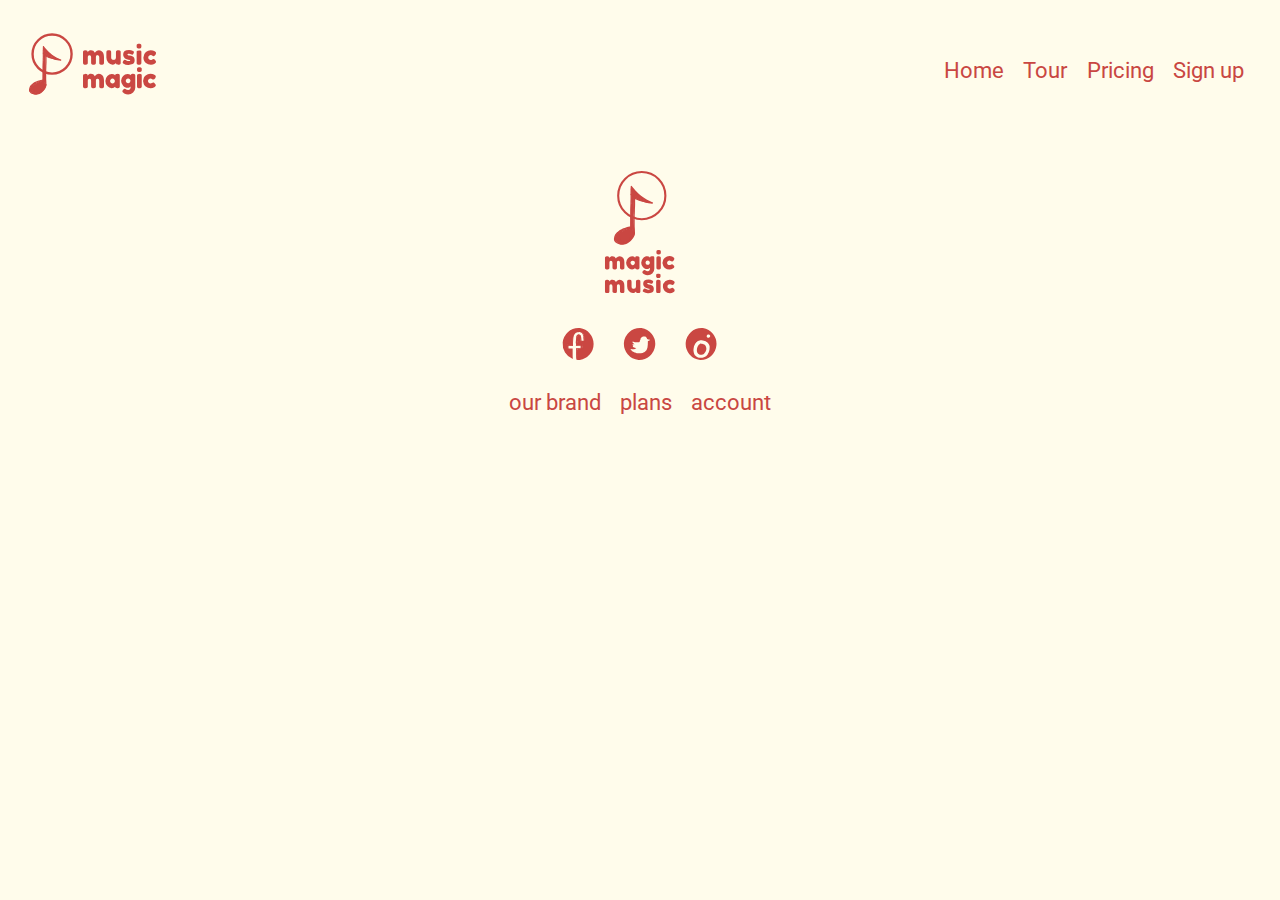
==== pricing.html @ ac1124e0 "Update the html" ====
<!DOCTYPE html>
<html lang="en-ca">
<head>
  <meta charset="utf-8">
  <title>Music Magic · Pricing</title>
  <meta name="viewport" content="width=device-width,initial-scale=1">
  <link href="css/modules.css" rel="stylesheet">
  <link href="css/grid.css" rel="stylesheet">
  <link href="css/type.css" rel="stylesheet">
  <link href="css/main.css" rel="stylesheet">
  <link href="https://fonts.googleapis.com/css?family=Fredoka+One|Roboto:400,400i" rel="stylesheet">
</head>
<body>

  <ul class="skip-links">
    <li><a href="#main">Jump to main content</a></li>
    <li><a href="#nav">Jump to navigation</a></li>
  </ul>

  <header class="masthead grid grid-middle gutter pad-b-1-2" role="banner">
    <h1 class="logo push-0 unit [ xs-1 s-1 m-1-2 l-1-2 ] pad-b-1-2">
      <i class="icon i-128 push-r-1-4">
        <img src="images/nav-logo-2.svg" role="presentation" alt="">
      </i>
    </h1>
    <nav class="nav unit [ xs-1 s-1 m-1-2 l-1-2 ] pad-t-1-2 pad-b-1-2" id="nav" role="navigation" tabindex="0">
      <ul class="list-group-inline mega push-0">
        <li><a class="home gutter-1-4" href="index.html" id="home" tabindex="0">Home</a></li>
        <li><a class="tour gutter-1-4" href="tour.html" id="tour" tabindex="0">Tour</a></li>
        <li><a class="pricing gutter-1-4" href="pricing.html" id="pricing" tabindex="0">Pricing</a></li>
        <li><a class="signup gutter-1-4" href="sign-up.html" id="signup" tabindex="0">Sign up</a></li>
      </ul>
    </nav>
  </header>

  <main role="main" id="main" tabindex="0">
    <section>
    </section>
  </main>

  <footer class="footer grid micro text-center island-1-2" role="contentinfo">
    <i class="icon i-128 unit [ xs-1 s-1 m-1 l-1 ]">
      <img src="images/footer-logo-1.svg" role="presentation" alt="">
    </i>
    <div class="unit [ xs-1 s-1 m-1 l-1 ] pad-t pad-b-1-2">
      <i class="icon i-32 gutter">
        <img src="images/facebook-icon.svg" role="presentation" alt="">
      </i>
      <i class="icon i-32 gutter">
        <img src="images/twitter-icon.svg" role="presentation" alt="">
      </i>
      <i class="icon i-32 gutter">
        <img src="images/instagram-icon.svg" role="presentation" alt="">
      </i>
    </div>
    <nav class="nav unit [ xs-1 s-1 m-1 l-1 ] pad-t-1-2 pad-b-1-2" id="nav" role="navigation" tabindex="0">
      <ul class="list-group-inline mega push-0 text-center">
        <li><a class="gutter-1-4" href="tour.html" id="brand" tabindex="0">our brand</a></li>
        <li><a class="gutter-1-4" href="pricing.html" id="plans" tabindex="0">plans</a></li>
        <li><a class="gutter-1-4" href="sign-up.html" id="account" tabindex="0">account</a></li>
      </ul>
    </nav>
  </footer>

</body>
</html>
---- css/modules.css ----
/*
 * Modulifier || Code released under the UNLICENSE
 * Code under other copyrights & licenses listed below.
 * https://modulifier.web-dev.tools/#responsive;images;list-group;embed;media-object;icons;hidden;positioning;nice-lists;forms;buttons;accessibility;print
 */

@-moz-viewport { width: device-width; scale: 1; }
@-ms-viewport { width: device-width; scale: 1; }
@-o-viewport { width: device-width; scale: 1; }
@-webkit-viewport { width: device-width; scale: 1; }
@viewport { width: device-width; scale: 1; }

html {
  box-sizing: border-box;
  -moz-text-size-adjust: 100%;
  -ms-text-size-adjust: 100%;
  -webkit-text-size-adjust: 100%;
  text-size-adjust: 100%;
}

*, *::before, *::after {
  box-sizing: inherit;
}

body {
  margin: 0;
}

article,
aside,
details,
figcaption,
figure,
footer,
header,
main,
menu,
nav,
section,
summary {
  display: block;
}

audio,
canvas,
progress,
video {
  display: inline-block;
  vertical-align: baseline;
}

template {
  display: none;
}

details {
  cursor: pointer;
}

audio:not([controls]) {
  display: none;
  height: 0;
}

a,
area,
button,
input,
label,
select,
textarea,
[tabindex] {
  -ms-touch-action: manipulation;
  touch-action: manipulation;
}

img {
  border: 0;
}

.img-flex,
.img-flex img {
  display: block;
  width: 100%;
}

svg {
  fill: currentColor;
}

svg:not(:root) {
  overflow: hidden;
}

svg.img-flex {
  width: 100%;
  height: 100%;
}

.image-replacement, .ir {
  overflow: hidden;
  direction: ltr;
  text-align: left;
  text-indent: 100%;
  white-space: nowrap;
}

.list-group, .list-group-inline, .list-group--inline {
  padding-left: 0;
  list-style-type: none;
}

.list-group > dd {
  margin-left: 0;
}

.list-group-inline::before,
.list-group-inline::after,
.list-group--inline::before,
.list-group--inline::after {
  content: "";
  display: table;
}

.list-group-inline::after,
.list-group--inline::after {
  clear: both;
}

.list-group-inline > li,
.list-group--inline > li {
  display: inline-block;
}

.list-group-inline > dt,
.list-group--inline > dt {
  clear: left;
  float: left;
  width: 11em;
}

.list-group-inline > dd,
.list-group--inline > dd {
  float: left;
  min-width: 12em;
}

.embed {
  margin-left: 0;
  margin-right: 0;
  overflow: hidden;
  position: relative;
  width: 100%;
}

.embed-1by1, .embed--1by1 {
  padding-top: 100%; /* Square */
}

.embed-4by3, .embed--4by3 {
  padding-top: 75%; /* Traditional TV/computer screens */
}

.embed-iso216, .embed--iso216 {
  padding-top: 70.92%; /* A-standard paper sizes */
}

.embed-3by2, .embed--3by2 {
  padding-top: 66.6%; /* Classic 35 mm film & most digital photos, landscape */
}

.embed-2by3, .embed--2by3 {
  padding-top: 150%; /* Classic 35 mm film & most digital photos, portrait */
}

.embed-golden, .embed--golden {
  padding-top: 61.8%; /* The Golden Ratio */
}

.embed-16by9, .embed--16by9 {
  padding-top: 56.25%; /* HD TV */
}

.embed-185by100, .embed--185by100 {
  padding-top: 54.05%; /* Common widescreen cinema */
}

.embed-24by10, .embed--24by10 {
  padding-top: 41.667%; /* Widescreen cinema: 2.4:1 */
}

.embed-3by1, .embed--3by1 {
  padding-top: 33.3333%; /* Panorama photos */
}

.embed-4by1, .embed--4by1 {
  padding-top: 25%; /* Polyvision */
}

.embed-5by1, .embed--5by1 {
  padding-top: 20%; /* Really wide... */
}

.embed-item, .embed__item {
  min-height: 100%;
  left: 0;
  position: absolute;
  top: 0;
  width: 100%;
}

.media {
  overflow: hidden;
}

.media-img, .media__img {
  float: left;
}

.media-img-reversed, .media__img--reversed {
  float: right;
}

.media-img-stacked, .media__img--stacked {
  float: none;
}

.media-body, .media__body {
  overflow: hidden;
  min-width: 12em; /* Slightly less than 200px, responsiveness built in */
}

.icon {
  display: inline-block;
  position: relative;
  background: transparent none no-repeat center center;
  background-size: contain;
  vertical-align: middle;
}

.i-16, .i--16 {
  height: 16px;
  width: 16px;
}

.i-18, .i--18 {
  height: 18px;
  width: 18px;
}

.i-20, .i--20 {
  height: 20px;
  width: 20px;
}

.i-24, .i--24 {
  height: 24px;
  width: 24px;
}

.i-32, .i--32 {
  height: 32px;
  width: 32px;
}

.i-48, .i--48 {
  height: 48px;
  width: 48px;
}

.i-64, .i--64 {
  height: 64px;
  width: 64px;
}

.i-96, .i--96 {
  height: 96px;
  width: 96px;
}

.i-128, .i--128 {
  height: 128px;
  width: 128px;
}

.i-192, .i--192 {
  height: 192px;
  width: 192px;
}

.i-256, .i--256 {
  height: 256px;
  width: 256px;
}

.icon img,
.icon svg {
  left: 0;
  height: 100%;
  position: absolute;
  top: 0;
  width: 100%;
  fill: currentColor;
}

.icon-label {
  vertical-align: middle;
}

.icon-link,
.icon-link:focus,
.icon-link:hover {
  text-decoration: none;
}

[hidden], .hidden {
  /* stylelint-disable declaration-no-important */
  display: none !important;
  visibility: hidden !important;
  /* stylelint-enable */
}

.visually-hidden {
  height: 1px;
  margin: -1px;
  overflow: hidden;
  padding: 0;
  position: absolute;
  width: 1px;
  border: 0;
  clip: rect(0 0 0 0);
  clip-path: inset(50%);
}

.visually-hidden.focusable:active, .visually-hidden.focusable:focus {
  height: auto;
  margin: 0;
  overflow: visible;
  position: static;
  width: auto;
  clip: auto;
  clip-path: none;
}

.invisible {
  visibility: hidden;
}

.chop,
.crop {
  overflow: hidden;
}

.truncate {
  max-width: 100%;
  overflow: hidden;
  width: 100%;
  text-overflow: ellipsis;
  white-space: nowrap;
}

.scrollable {
  max-width: 100%;
  overflow-x: auto;
  overflow-y: hidden;
  -webkit-overflow-scrolling: touch;
}

.flex-row {
  display: -webkit-flex;
  display: -ms-flexbox;
  display: flex;
}

.flex-justify {
  -webkit-justify-content: space-between;
  -ms-flex-pack: space-between;
  justify-content: space-between;
}

.flex-align-center {
  -webkit-align-items: center;
  -ms-flex-align: center;
  align-items: center;
}

.center-text,
.center-flow {
  text-align: center;
}

.center-block {
  margin-left: auto;
  margin-right: auto;
}

.no-auto-margins,
.not-centered {
  /* stylelint-disable declaration-no-important */
  margin-left: 0 !important;
  margin-right: 0 !important;
  /* stylelint-enable */
}

.center-content,
.center-content-vertical,
.center-contents,
.center-contents-vertical {
  display: -webkit-flex;
  display: -ms-flexbox;
  display: flex;
  -webkit-justify-content: center;
  -ms-flex-pack: center;
  justify-content: center;
  -webkit-align-items: center;
  -ms-flex-align: center;
  align-items: center;
  -webkit-align-content: center;
  -ms-flex-line-pack: center;
  align-content: center;
  -webkit-flex-direction: column wrap;
  -ms-flex-direction: column wrap;
  flex-flow: column wrap;
}

.center-content-start,
.center-content-vertical-start,
.center-contents-start,
.center-contents-vertical-start {
  display: -webkit-flex;
  display: -ms-flexbox;
  display: flex;
  -webkit-justify-content: center;
  -ms-flex-pack: center;
  justify-content: center;
  -webkit-flex-direction: column wrap;
  -ms-flex-direction: column wrap;
  flex-flow: column wrap;
}

.center-content-horizontal,
.center-contents-horizontal {
  display: -webkit-flex;
  display: -ms-flexbox;
  display: flex;
  -webkit-justify-content: center;
  -ms-flex-pack: center;
  justify-content: center;
  -webkit-align-items: center;
  -ms-flex-align: center;
  align-items: center;
  -webkit-align-content: center;
  -ms-flex-line-pack: center;
  align-content: center;
  -webkit-flex-direction: row wrap;
  -ms-flex-direction: row wrap;
  flex-flow: row wrap;
}

.clearfix::after {
  content: " ";
  display: block;
  clear: both;
}

.left {
  float: left;
}

.right {
  float: right;
}

.inline {
  display: inline;
}

.block {
  display: block;
}

.inline-block, .ib {
  display: inline-block;
}

.valign-top {
  vertical-align: top;
}

.valign-bottom {
  vertical-align: bottom;
}

.valign-middle {
  vertical-align: middle;
}

.fixed {
  position: fixed;
}

.relative {
  position: relative;
}

[class*="pin-"],
.absolute {
  position: absolute;
}

.static {
  position: static;
}

.zindex-1 {
  z-index: 1;
}

.zindex-2 {
  z-index: 2;
}

.zindex-3 {
  z-index: 3;
}

.zindex-1000 {
  z-index: 1000;
}

.pin-top-left,
.pin-left-top,
.pin-tl,
.pin-lt {
  top: 0;
  left: 0;
}

.pin-top-right,
.pin-right-top,
.pin-tr,
.pin-rt {
  top: 0;
  right: 0;
}

.pin-bottom-left,
.pin-left-bottom,
.pin-bl,
.pin-lb {
  bottom: 0;
  left: 0;
}

.pin-bottom-right,
.pin-right-bottom,
.pin-br,
.pin-rb {
  bottom: 0;
  right: 0;
}

.pin-top-center,
.pin-center-top,
.pin-tc,
.pin-ct {
  left: 50%;
  top: 0;
  transform: translateX(-50%);
}

.pin-bottom-center,
.pin-center-bottom,
.pin-bc,
.pin-cb {
  bottom: 0;
  left: 50%;
  transform: translateX(-50%);
}

.pin-center-left,
.pin-left-center,
.pin-cl,
.pin-lc {
  left: 0;
  top: 50%;
  transform: translateY(-50%);
}

.pin-center-right,
.pin-right-center,
.pin-cr,
.pin-rc {
  right: 0;
  top: 50%;
  transform: translateY(-50%);
}

.pin-center, .pin-c {
  left: 50%;
  top: 50%;
  transform: translate(-50%, -50%);
}

.width-quarter, .w-1-4 {
  width: 25%;
}

.width-half, .w-1-2 {
  width: 50%;
}

.width-full, .w-1 {
  width: 100%;
}

.height-quarter, .h-1-4 {
  height: 25%;
}

.height-half, .h-1-2 {
  height: 50%;
}

.height-full, .h-1 {
  height: 100%;
}

.height-win-quarter, .h-w-1-4 {
  height: 25vh;
  max-height: 46em;
}

.height-win-half, .h-w-1-2 {
  height: 50vh;
  max-height: 46em;
}

.height-win-full, .h-w-1 {
  height: 100vh;
  max-height: 46em;
}

ul {
  list-style-type: none;
}

ul > li::before {
  content: "·";
  float: left;
  margin-left: -1.6em;
  width: 1.3em;
  text-align: right;
}

ol {
  counter-reset: ol-simple-numbers;
  list-style-type: none;
}

ol > li::before {
  float: left;
  margin-left: -1.6em;
  width: 1.3em;
  counter-increment: ol-simple-numbers;
  content: counter(ol-simple-numbers);
  text-align: right;
}

.list-group > li::before,
.list-group-inline > li::before,
.list-group--inline > li::before {
  content: none;
}

/* stylelint-disable no-descending-specificity */

/*
 * (c) Nicolas Gallagher and Jonathan Neal of Normalize.css || MIT License
 *     https://necolas.github.io/normalize.css/
 */

button,
input,
optgroup,
select,
textarea {
  color: inherit;
  font: inherit;
  margin: 0;
}

button,
input {
  overflow: visible;
}

button,
select {
  text-transform: none;
}

button,
html [type="button"],
[type="reset"],
[type="submit"] {
  -webkit-appearance: button;
  cursor: pointer;
}

button[disabled],
html input[disabled] {
  cursor: default;
}

button::-moz-focus-inner,
input::-moz-focus-inner {
  border: 0;
  padding: 0;
}

[type="checkbox"],
[type="radio"] {
  opacity: 0;
  position: absolute;
  height: 1px;
  width: 1px;
}

[type="number"]::-webkit-inner-spin-button,
[type="number"]::-webkit-outer-spin-button {
  height: auto;
}

[type="search"]::-webkit-search-cancel-button,
[type="search"]::-webkit-search-decoration {
  -webkit-appearance: none;
}

fieldset {
  padding-left: 0;
  padding-right: 0;

  border: 0;
  border-top: 2px solid #666;
}

legend {
  color: inherit;
  display: table;
  max-width: 100%;
  padding: 0 .3em 0 0;
  white-space: normal;

  border: 0;

  font-weight: bold;
}

optgroup {
  font-weight: bold;
}

::-webkit-input-placeholder {
  color: inherit;
  opacity: .54;
}

::-webkit-file-upload-button {
  -webkit-appearance: button;
  font: inherit;
}

/* End Normalize.css code */

label,
.label-block {
  display: block;
  cursor: pointer;
}

[type="checkbox"] + label,
[type="radio"] + label,
.label-inline {
  display: inline-block;
}

input:not([type]),
[type="text"],
[type="number"],
[type="search"],
[type="url"],
[type="email"],
[type="password"],
[type="tel"],
[type="datetime-local"],
[type="month"],
[type="week"],
[type="date"],
[type="time"],
[type="range"],
select,
textarea {
  -moz-appearance: none;
  -webkit-appearance: none;
  appearance: none;
}

input,
textarea {
  display: block;
  width: 100%;

  background-color: #fff;
  border: 2px solid #666;
  border-radius: 0;
}

label {
  vertical-align: middle;
}

textarea {
  max-width: 100%;
  min-height: 4em;
  overflow: auto;
}

[type="color"] {
  display: inline-block;
  width: 2em;
}

select {
  display: block;
  width: 100%;

  background-image: url("data:image/svg+xml,%3Csvg xmlns='http://www.w3.org/2000/svg' width='256' height='256' viewBox='0 0 256 256'%3E%3Cpath fill='none' stroke='%23000' stroke-miterlimit='10' stroke-width='70' d='M36.3 82.1l91.9 91.8 91.5-91.8'/%3E%3C/svg%3E");
  background-repeat: no-repeat;
  background-position: calc(100% - .4em) center;
  background-size: 18px auto;
  background-color: #fff;
  border: 2px solid #666;
  border-radius: 0;
}

[type="checkbox"] + label::before {
  content: " ";
  display: inline-block;
  height: 1.8em;
  margin-right: .3em;
  position: relative;
  vertical-align: middle;
  top: -.1em;
  width: 1.8em;

  background-color: #fff;
  background-size: cover;
  border: 2px solid #666;

  line-height: inherit;
}

[type="checkbox"]:checked + label::before {
  background-image: url("data:image/svg+xml,%3Csvg xmlns='http://www.w3.org/2000/svg' width='256' height='256' viewBox='0 0 256 256'%3E%3Cpath fill='none' stroke='%23000' stroke-miterlimit='10' stroke-width='50' d='M49.9 130.1l50.8 50.7L206.1 75.2'/%3E%3C/svg%3E");
}

[type="checkbox"]:focus + label::before {
  outline: 3px solid #000;
  z-index: 1000;
}

[type="radio"] + label::before {
  content: " ";
  display: inline-block;
  height: 1.8em;
  margin-right: .3em;
  position: relative;
  vertical-align: middle;
  top: -.1em;
  width: 1.8em;

  background-color: #fff;
  background-size: cover;
  border: 2px solid #666;
  border-radius: 50%;

  line-height: inherit;
}

[type="radio"]:checked + label::before {
  background-image: url("data:image/svg+xml,%3Csvg xmlns='http://www.w3.org/2000/svg' width='256' height='256' viewBox='0 0 256 256'%3E%3Ccircle cx='128' cy='128' r='70.4'/%3E%3C/svg%3E");
}

[type="radio"]:focus + label::before,
[type="radio"] + label:focus::before {
  box-shadow: 0 0 0 3px #000;
  z-index: 1000;
}

[type="range"] {
  border: 0;
  background-color: #fff;
}

[type="range"]::-webkit-slider-runnable-track {
  height: 6px;

  -webkit-appearance: none;
  appearance: none;
  background-color: #ccc;
  border: 0;
  border-radius: 3px;
}

[type="range"]:active::-webkit-slider-runnable-track {
  background-color: #ccc;
}

[type="range"]::-moz-range-track {
  height: 6px;

  -moz-appearance: none;
  appearance: none;
  background-color: #ccc;
  border: 0;
  border-radius: 3px;
}

[type="range"]:active::-moz-range-track {
  background-color: #ccc;
}

[type="range"]::-ms-track {
  height: 6px;

  -ms-appearance: none;
  appearance: none;
  background-color: #ccc;
  border: 0;
  border-radius: 3px;
}

[type="range"]:active::-ms-track {
  background-color: #ccc;
}

[type="range"]::-webkit-slider-thumb {
  margin-top: -4px;
  height: 16px;
  width: 16px;

  -webkit-appearance: none;
  appearance: none;
  background-color: #000;
  border: none;
  border-radius: 50%;
}

[type="range"]:hover::-webkit-slider-thumb {
  background-color: #000;
}

[type="range"]:active::-webkit-slider-thumb {
  background-color: #000;
}

[type="range"]::-moz-range-thumb {
  margin-top: -4px;
  height: 16px;
  width: 16px;

  -webkit-appearance: none;
  appearance: none;
  background-color: #000;
  border: none;
  border-radius: 50%;
}

[type="range"]:hover::-moz-range-thumb {
  background-color: #000;
}

[type="range"]:active::-moz-range-thumb {
  background-color: #000;
}

[type="range"]::-ms-thumb {
  margin-top: -4px;
  height: 16px;
  width: 16px;

  -webkit-appearance: none;
  appearance: none;
  background-color: #000;
  border: none;
  border-radius: 50%;
}

[type="range"]:hover::-ms-thumb {
  background-color: #000;
}

[type="range"]:active::-ms-thumb {
  background-color: #000;
}

[type="checkbox"].hide-custom-input + label::before,
[type="checkbox"] + .hide-custom-input::before,
[type="radio"].hide-custom-input + label::before,
[type="radio"] + .hide-custom-input::before {
  content: none;
  display: none;
}

/* stylelint-enable */

.link-box {
  display: block;
  text-decoration: none;
}

/* stylelint-disable no-descending-specificity */

button,
.btn {
  cursor: pointer;
  display: inline-block;
  margin: 0;
  overflow: visible;
  padding: .375em .75em .42em;
  -webkit-appearance: none;
  -moz-appearance: none;
  appearance: none;
  background-color: #333;
  border-radius: 4px;
  border: 3px solid #333;
  color: #fff;
  font: inherit;
  text-decoration: none;
  text-transform: none;
}

button::-moz-focus-inner {
  border: 0;
  padding: 0;
}

/* stylelint-enable */

button:focus,
button:hover,
.btn:focus,
.btn:hover {
  background-color: #000;
  border-color: #000;
  color: #fff;
}

button[disabled] {
  cursor: default;
}

.btn-light, .btn--light {
  background-color: #e2e2e2;
  border-color: #e2e2e2;
  color: #000;
}

.btn-light:focus,
.btn-light:hover,
.btn--light:focus,
.btn--light:hover {
  background-color: #666;
  border-color: #666;
  color: #fff;
}

.btn-ghost,
.btn--ghost {
  background-color: transparent;
  border-color: #333;
  color: #000;
}

.btn-ghost:focus,
.btn-ghost:hover,
.btn--ghost:focus,
.btn--ghost:hover {
  background-color: #e2e2e2;
  border-color: #000;
  color: #000;
}

.btn-link {
  display: inline;
  padding: 0;
  background-color: transparent;
  border-radius: 0;
  border: 0;
  color: inherit;
}

.btn-link:focus,
.btn-link:hover {
  background-color: transparent;
  color: inherit;
}

a:hover, a:active {
  outline: none;
}

a:focus,
[tabindex="0"]:focus,
details:focus,
summary:focus,
input:focus,
textarea:focus,
button:focus,
select:focus {
  outline: 3px solid #000;
  outline-offset: 0;
}

a:focus, [tabindex="0"]:focus {
  outline-offset: 3px;
}

.skip-links {
  margin: 0;
  padding: 0;
  list-style-type: none;
}

.skip-links > li::before {
  content: none; /* Remove the bullets if nice lists is selected */
}

.skip-links a,
.skip-links button {
  padding: .5em .75em;
  position: absolute;
  top: -10em;
  z-index: 10000; /* To make sure they're always on top */
  background-color: #000;
  border: 0;
  color: #fff;
  font-size: 1.125rem;
  font-weight: bold;
  text-decoration: none;
}

.skip-links a:focus,
.skip-links button:focus {
  outline-offset: 3px;
  top: 0;
}

[aria-busy="true"] {
  cursor: progress;
}

[aria-controls] {
  cursor: pointer;
}

[aria-disabled] {
  cursor: default;
}

.print-only {
  display: none;
  visibility: hidden;
}

.page-break-before {
  page-break-before: always;
}

.page-break-after {
  page-break-after: always;
}

.no-page-break-inside {
  page-break-inside: avoid;
}

@media print {

  /* stylelint-disable declaration-no-important */

  .no-print {
    display: none !important;
    visibility: hidden !important;
  }

  .print-only,
  .force-print {
    display: block !important;
    visibility: visible !important;
  }

  /* stylelint-enable */

  .visually-hidden.force-print {
    height: auto;
    margin: 0;
    overflow: visible;
    padding: 0;
    position: static;
    width: auto;
    border: 0;
    clip: initial;
    clip-path: none;
  }

  /*
   * (c) Fabien Sa || MIT License
   *     http://bafs.github.io/Gutenberg/
   */

  table,
  blockquote,
  pre,
  code,
  figure,
  li,
  hr,
  ul,
  ol,
  a,
  tr {
    page-break-inside: avoid;
  }

  h1, h2, h3, h4, h5, h6, p, a {
    orphans: 3;
    widows: 3;
  }

  h1,
  h2,
  h3,
  h4,
  h5,
  h6 {
    page-break-after: avoid;
    page-break-inside: avoid;
  }

  h1 + p,
  h2 + p,
  h3 + p,
  h4 + p,
  h5 + p,
  h6 + p {
    page-break-before: avoid;
  }

  img {
    page-break-after: auto;
    page-break-before: auto;
    page-break-inside: avoid;
  }

  /* stylelint-disable declaration-no-important */

  pre {
    white-space: pre-wrap !important;
    word-wrap: break-word;
  }

  /* stylelint-enable */

  /* End Gutenberg code */

  /*
   * (c) HTML5 Boilerplate || MIT License
   *     https://html5boilerplate.com/
   */

  /* stylelint-disable declaration-no-important */

  *, *::before, *::after, *::first-letter, *::first-line {
    background: none transparent !important;
    color: #000 !important;
    box-shadow: none !important;
    text-shadow: none !important;
  }

  /* stylelint-enable */

  a, a:visited {
    text-decoration: underline;
  }

  a[href]::after {
    content: " (" attr(href) ")";
  }

  abbr[title]::after {
    content: " (" attr(title) ")";
  }

  a[href^="#"]::after,
  a[href^="javascript:"]::after,
  a.no-print-href::after,
  a.href-no-print::after {
    content: "";
  }

  thead {
    display: table-header-group;
  }

  /* End HTML5 Boilerplate code */

}
---- css/grid.css ----
/*
  Gridifier || Code released under the UNLICENSE
  https://gridifier.web-dev.tools/#xs,4,0,0,0;s,4,25,0,0;m,4,38,1,1;l,4,60,1,1
*/

.grid {
  margin: 0;
  padding: 0;
  letter-spacing: -.31em;
  text-rendering: optimizeSpeed;
  display: -webkit-flex;
  display: -ms-flexbox;
  display: flex;
  -webkit-flex-flow: row wrap;
  -ms-flex-flow: row wrap;
  flex-flow: row wrap;
}

.grid-bottom {
  -webkit-align-items: flex-end;
  -ms-align-items: flex-end;
  align-items: flex-end;
}

.grid-middle {
  -webkit-align-items: center;
  -ms-align-items: center;
  align-items: center;
}

.grid-stretch {
  -webkit-align-items: stretch;
  -ms-align-items: stretch;
  align-items: stretch;
}

.opera-only :-o-prefocus,
.grid {
  word-spacing: -.43em;
}

.unit {
  letter-spacing: normal;
  text-rendering: auto;
  vertical-align: top;
  word-spacing: normal;
  display: inline-block;
  visibility: visible;
}

.grid-bottom .unit {
  vertical-align: bottom;
}

.grid-middle .unit {
  vertical-align: middle;
}

[class*="unit-push-"],
[class*="unit-pull-"] {
  position: relative;
}

.unit-content-distribute {
  display: -ms-flexbox;
  display: -webkit-flex;
  display: flex;
  -ms-flex-direction: column;
  -webkit-flex-direction: column;
  flex-direction: column;
  -ms-flex-pack: justify;
  -webkit-justify-content: space-between;
  justify-content: space-between;
}

.unit-content-center,
.unit-content-center-vertical {
  display: -webkit-flex;
  display: -ms-flexbox;
  display: flex;
  -webkit-justify-content: center;
  -ms-flex-pack: center;
  justify-content: center;
  -webkit-align-items: center;
  -ms-flex-align: center;
  align-items: center;
  -webkit-align-content: center;
  -ms-flex-line-pack: center;
  align-content: center;
  -webkit-flex-direction: column wrap;
  -ms-flex-direction: column wrap;
  flex-flow: column wrap;
}

.unit-content-center-horizontal {
  display: -webkit-flex;
  display: -ms-flexbox;
  display: flex;
  -webkit-justify-content: center;
  -ms-flex-pack: center;
  justify-content: center;
  -webkit-align-items: center;
  -ms-flex-align: center;
  align-items: center;
  -webkit-align-content: center;
  -ms-flex-line-pack: center;
  align-content: center;
  -webkit-flex-direction: row wrap;
  -ms-flex-direction: row wrap;
  flex-flow: row wrap;
}

.content-fill,
.content-stretch {
  -ms-flex-grow: 2;
  -webkit-flex-grow: 2;
  flex-grow: 2;
  max-width: 100%; /* @bugfix: IE 10, 11 */
}

.content-shrink {
  -ms-align-self: center;
  -webkit-align-self: center;
  align-self: center;
}

.unit-xs-hidden,
.xs-0 {
  display: none;
  visibility: hidden;
}

.unit-xs-centered {
  margin: 0 auto;
}

.unit-xs-1,
.xs-1 {
  display: block;
  visibility: visible;
  width: 100%;
}

.unit-xs-1-2,
.xs-1-2 {
  width: 50%;
}

.unit-xs-1-3,
.xs-1-3 {
  width: 33.3333%;
}

.unit-xs-2-3,
.xs-2-3 {
  width: 66.6667%;
}

.unit-xs-1-4,
.xs-1-4 {
  width: 25%;
}

.unit-xs-3-4,
.xs-3-4 {
  width: 75%;
}

.unit-xs-1-2,
.xs-1-2,
.unit-xs-1-3,
.xs-1-3,
.unit-xs-2-3,
.xs-2-3,
.unit-xs-1-4,
.xs-1-4,
.unit-xs-3-4,
.xs-3-4 {
  display: inline-block;
  visibility: visible;
}

.unit-xs-1-2[class*="-content-"],
.xs-1-2[class*="-content-"],
.unit-xs-1-3[class*="-content-"],
.xs-1-3[class*="-content-"],
.unit-xs-2-3[class*="-content-"],
.xs-2-3[class*="-content-"],
.unit-xs-1-4[class*="-content-"],
.xs-1-4[class*="-content-"],
.unit-xs-3-4[class*="-content-"],
.xs-3-4[class*="-content-"] {
  display: -webkit-flex;
  display: -ms-flexbox;
  display: flex;
}

.unit-xs-content-distribute,
.xs-content-distribute {
  display: -ms-flexbox;
  display: -webkit-flex;
  display: flex;
  -ms-flex-direction: column;
  -webkit-flex-direction: column;
  flex-direction: column;
  -ms-flex-pack: justify;
  -webkit-justify-content: space-between;
  justify-content: space-between;
}

.unit-xs-content-center,
.unit-xs-content-center-vertical {
  display: -webkit-flex;
  display: -ms-flexbox;
  display: flex;
  -webkit-justify-content: center;
  -ms-flex-pack: center;
  justify-content: center;
  -webkit-align-items: center;
  -ms-flex-align: center;
  align-items: center;
  -webkit-align-content: center;
  -ms-flex-line-pack: center;
  align-content: center;
  -webkit-flex-direction: column wrap;
  -ms-flex-direction: column wrap;
  flex-flow: column wrap;
}

.unit-xs-content-center-horizontal {
  display: -webkit-flex;
  display: -ms-flexbox;
  display: flex;
  -webkit-justify-content: center;
  -ms-flex-pack: center;
  justify-content: center;
  -webkit-align-items: center;
  -ms-flex-align: center;
  align-items: center;
  -webkit-align-content: center;
  -ms-flex-line-pack: center;
  align-content: center;
  -webkit-flex-direction: row wrap;
  -ms-flex-direction: row wrap;
  flex-flow: row wrap;
}

.xs-content-fill,
.xs-content-stretch {
  -ms-flex-grow: 2;
  -webkit-flex-grow: 2;
  flex-grow: 2;
  max-width: 100%; /* @bugfix: IE 10, 11 */
}

.xs-content-shrink {
  -ms-align-self: center;
  -webkit-align-self: center;
  align-self: center;
}

@media only screen and (min-width: 25em) {

  .unit-s-hidden,
  .s-0 {
    display: none;
    visibility: hidden;
  }

  .unit-s-centered {
    margin: 0 auto;
  }

  .unit-s-1,
  .s-1 {
    display: block;
    visibility: visible;
    width: 100%;
  }

  .unit-s-1-2,
  .s-1-2 {
    width: 50%;
  }

  .unit-s-1-3,
  .s-1-3 {
    width: 33.3333%;
  }

  .unit-s-2-3,
  .s-2-3 {
    width: 66.6667%;
  }

  .unit-s-1-4,
  .s-1-4 {
    width: 25%;
  }

  .unit-s-3-4,
  .s-3-4 {
    width: 75%;
  }

  .unit-s-1-2,
  .s-1-2,
  .unit-s-1-3,
  .s-1-3,
  .unit-s-2-3,
  .s-2-3,
  .unit-s-1-4,
  .s-1-4,
  .unit-s-3-4,
  .s-3-4 {
    display: inline-block;
    visibility: visible;
  }

  .unit-s-1-2[class*="-content-"],
  .s-1-2[class*="-content-"],
  .unit-s-1-3[class*="-content-"],
  .s-1-3[class*="-content-"],
  .unit-s-2-3[class*="-content-"],
  .s-2-3[class*="-content-"],
  .unit-s-1-4[class*="-content-"],
  .s-1-4[class*="-content-"],
  .unit-s-3-4[class*="-content-"],
  .s-3-4[class*="-content-"] {
    display: -webkit-flex;
    display: -ms-flexbox;
    display: flex;
  }

  .unit-s-content-distribute,
  .s-content-distribute {
    display: -ms-flexbox;
    display: -webkit-flex;
    display: flex;
    -ms-flex-direction: column;
    -webkit-flex-direction: column;
    flex-direction: column;
    -ms-flex-pack: justify;
    -webkit-justify-content: space-between;
    justify-content: space-between;
  }

  .unit-s-content-center,
  .unit-s-content-center-vertical {
    display: -webkit-flex;
    display: -ms-flexbox;
    display: flex;
    -webkit-justify-content: center;
    -ms-flex-pack: center;
    justify-content: center;
    -webkit-align-items: center;
    -ms-flex-align: center;
    align-items: center;
    -webkit-align-content: center;
    -ms-flex-line-pack: center;
    align-content: center;
    -webkit-flex-direction: column wrap;
    -ms-flex-direction: column wrap;
    flex-flow: column wrap;
  }

  .unit-s-content-center-horizontal {
    display: -webkit-flex;
    display: -ms-flexbox;
    display: flex;
    -webkit-justify-content: center;
    -ms-flex-pack: center;
    justify-content: center;
    -webkit-align-items: center;
    -ms-flex-align: center;
    align-items: center;
    -webkit-align-content: center;
    -ms-flex-line-pack: center;
    align-content: center;
    -webkit-flex-direction: row wrap;
    -ms-flex-direction: row wrap;
    flex-flow: row wrap;
  }

  .s-content-fill,
  .s-content-stretch {
    -ms-flex-grow: 2;
    -webkit-flex-grow: 2;
    flex-grow: 2;
    max-width: 100%; /* @bugfix: IE 10, 11 */
  }

  .s-content-shrink {
    -ms-align-self: center;
    -webkit-align-self: center;
    align-self: center;
  }

}

@media only screen and (min-width: 38em) {

  .unit-m-hidden,
  .m-0 {
    display: none;
    visibility: hidden;
  }

  .unit-m-centered {
    margin: 0 auto;
  }

  .unit-m-1,
  .m-1 {
    display: block;
    visibility: visible;
    width: 100%;
  }

  .unit-offset-m-0 {
    margin-left: 0;
  }

  .unit-push-m-0,
  .unit-pull-m-0 {
    left: 0;
  }

  .unit-m-1-2,
  .m-1-2 {
    width: 50%;
  }

  .unit-offset-m-1-2 {
    margin-left: 50%;
  }

  .unit-push-m-1-2 {
    left: 50%;
  }

  .unit-pull-m-1-2 {
    left: -50%;
  }

  .unit-m-1-3,
  .m-1-3 {
    width: 33.3333%;
  }

  .unit-offset-m-1-3 {
    margin-left: 33.3333%;
  }

  .unit-push-m-1-3 {
    left: 33.3333%;
  }

  .unit-pull-m-1-3 {
    left: -33.3333%;
  }

  .unit-m-2-3,
  .m-2-3 {
    width: 66.6667%;
  }

  .unit-offset-m-2-3 {
    margin-left: 66.6667%;
  }

  .unit-push-m-2-3 {
    left: 66.6667%;
  }

  .unit-pull-m-2-3 {
    left: -66.6667%;
  }

  .unit-m-1-4,
  .m-1-4 {
    width: 25%;
  }

  .unit-offset-m-1-4 {
    margin-left: 25%;
  }

  .unit-push-m-1-4 {
    left: 25%;
  }

  .unit-pull-m-1-4 {
    left: -25%;
  }

  .unit-m-3-4,
  .m-3-4 {
    width: 75%;
  }

  .unit-offset-m-3-4 {
    margin-left: 75%;
  }

  .unit-push-m-3-4 {
    left: 75%;
  }

  .unit-pull-m-3-4 {
    left: -75%;
  }

  .unit-m-1-2,
  .m-1-2,
  .unit-m-1-3,
  .m-1-3,
  .unit-m-2-3,
  .m-2-3,
  .unit-m-1-4,
  .m-1-4,
  .unit-m-3-4,
  .m-3-4 {
    display: inline-block;
    visibility: visible;
  }

  .unit-m-1-2[class*="-content-"],
  .m-1-2[class*="-content-"],
  .unit-m-1-3[class*="-content-"],
  .m-1-3[class*="-content-"],
  .unit-m-2-3[class*="-content-"],
  .m-2-3[class*="-content-"],
  .unit-m-1-4[class*="-content-"],
  .m-1-4[class*="-content-"],
  .unit-m-3-4[class*="-content-"],
  .m-3-4[class*="-content-"] {
    display: -webkit-flex;
    display: -ms-flexbox;
    display: flex;
  }

  .unit-m-content-distribute,
  .m-content-distribute {
    display: -ms-flexbox;
    display: -webkit-flex;
    display: flex;
    -ms-flex-direction: column;
    -webkit-flex-direction: column;
    flex-direction: column;
    -ms-flex-pack: justify;
    -webkit-justify-content: space-between;
    justify-content: space-between;
  }

  .unit-m-content-center,
  .unit-m-content-center-vertical {
    display: -webkit-flex;
    display: -ms-flexbox;
    display: flex;
    -webkit-justify-content: center;
    -ms-flex-pack: center;
    justify-content: center;
    -webkit-align-items: center;
    -ms-flex-align: center;
    align-items: center;
    -webkit-align-content: center;
    -ms-flex-line-pack: center;
    align-content: center;
    -webkit-flex-direction: column wrap;
    -ms-flex-direction: column wrap;
    flex-flow: column wrap;
  }

  .unit-m-content-center-horizontal {
    display: -webkit-flex;
    display: -ms-flexbox;
    display: flex;
    -webkit-justify-content: center;
    -ms-flex-pack: center;
    justify-content: center;
    -webkit-align-items: center;
    -ms-flex-align: center;
    align-items: center;
    -webkit-align-content: center;
    -ms-flex-line-pack: center;
    align-content: center;
    -webkit-flex-direction: row wrap;
    -ms-flex-direction: row wrap;
    flex-flow: row wrap;
  }

  .m-content-fill,
  .m-content-stretch {
    -ms-flex-grow: 2;
    -webkit-flex-grow: 2;
    flex-grow: 2;
    max-width: 100%; /* @bugfix: IE 10, 11 */
  }

  .m-content-shrink {
    -ms-align-self: center;
    -webkit-align-self: center;
    align-self: center;
  }

}

@media only screen and (min-width: 60em) {

  .unit-l-hidden,
  .l-0 {
    display: none;
    visibility: hidden;
  }

  .unit-l-centered {
    margin: 0 auto;
  }

  .unit-l-1,
  .l-1 {
    display: block;
    visibility: visible;
    width: 100%;
  }

  .unit-offset-l-0 {
    margin-left: 0;
  }

  .unit-push-l-0,
  .unit-pull-l-0 {
    left: 0;
  }

  .unit-l-1-2,
  .l-1-2 {
    width: 50%;
  }

  .unit-offset-l-1-2 {
    margin-left: 50%;
  }

  .unit-push-l-1-2 {
    left: 50%;
  }

  .unit-pull-l-1-2 {
    left: -50%;
  }

  .unit-l-1-3,
  .l-1-3 {
    width: 33.3333%;
  }

  .unit-offset-l-1-3 {
    margin-left: 33.3333%;
  }

  .unit-push-l-1-3 {
    left: 33.3333%;
  }

  .unit-pull-l-1-3 {
    left: -33.3333%;
  }

  .unit-l-2-3,
  .l-2-3 {
    width: 66.6667%;
  }

  .unit-offset-l-2-3 {
    margin-left: 66.6667%;
  }

  .unit-push-l-2-3 {
    left: 66.6667%;
  }

  .unit-pull-l-2-3 {
    left: -66.6667%;
  }

  .unit-l-1-4,
  .l-1-4 {
    width: 25%;
  }

  .unit-offset-l-1-4 {
    margin-left: 25%;
  }

  .unit-push-l-1-4 {
    left: 25%;
  }

  .unit-pull-l-1-4 {
    left: -25%;
  }

  .unit-l-3-4,
  .l-3-4 {
    width: 75%;
  }

  .unit-offset-l-3-4 {
    margin-left: 75%;
  }

  .unit-push-l-3-4 {
    left: 75%;
  }

  .unit-pull-l-3-4 {
    left: -75%;
  }

  .unit-l-1-2,
  .l-1-2,
  .unit-l-1-3,
  .l-1-3,
  .unit-l-2-3,
  .l-2-3,
  .unit-l-1-4,
  .l-1-4,
  .unit-l-3-4,
  .l-3-4 {
    display: inline-block;
    visibility: visible;
  }

  .unit-l-1-2[class*="-content-"],
  .l-1-2[class*="-content-"],
  .unit-l-1-3[class*="-content-"],
  .l-1-3[class*="-content-"],
  .unit-l-2-3[class*="-content-"],
  .l-2-3[class*="-content-"],
  .unit-l-1-4[class*="-content-"],
  .l-1-4[class*="-content-"],
  .unit-l-3-4[class*="-content-"],
  .l-3-4[class*="-content-"] {
    display: -webkit-flex;
    display: -ms-flexbox;
    display: flex;
  }

  .unit-l-content-distribute,
  .l-content-distribute {
    display: -ms-flexbox;
    display: -webkit-flex;
    display: flex;
    -ms-flex-direction: column;
    -webkit-flex-direction: column;
    flex-direction: column;
    -ms-flex-pack: justify;
    -webkit-justify-content: space-between;
    justify-content: space-between;
  }

  .unit-l-content-center,
  .unit-l-content-center-vertical {
    display: -webkit-flex;
    display: -ms-flexbox;
    display: flex;
    -webkit-justify-content: center;
    -ms-flex-pack: center;
    justify-content: center;
    -webkit-align-items: center;
    -ms-flex-align: center;
    align-items: center;
    -webkit-align-content: center;
    -ms-flex-line-pack: center;
    align-content: center;
    -webkit-flex-direction: column wrap;
    -ms-flex-direction: column wrap;
    flex-flow: column wrap;
  }

  .unit-l-content-center-horizontal {
    display: -webkit-flex;
    display: -ms-flexbox;
    display: flex;
    -webkit-justify-content: center;
    -ms-flex-pack: center;
    justify-content: center;
    -webkit-align-items: center;
    -ms-flex-align: center;
    align-items: center;
    -webkit-align-content: center;
    -ms-flex-line-pack: center;
    align-content: center;
    -webkit-flex-direction: row wrap;
    -ms-flex-direction: row wrap;
    flex-flow: row wrap;
  }

  .l-content-fill,
  .l-content-stretch {
    -ms-flex-grow: 2;
    -webkit-flex-grow: 2;
    flex-grow: 2;
    max-width: 100%; /* @bugfix: IE 10, 11 */
  }

  .l-content-shrink {
    -ms-align-self: center;
    -webkit-align-self: center;
    align-self: center;
  }

}
---- css/type.css ----
/*
  Typografier || Code released under the UNLICENSE
  https://typografier.web-dev.tools/#0,100,1.3,1.067,0;38,110,1.4,1.125,1;60,120,1.5,1.125,1;90,130,1.5,1.125,1
*/

html {
  font-size: 100%;
  line-height: 1.3;
}

a {
  background-color: transparent;
  -webkit-text-decoration-skip: objects;
}

sub,
sup {
  font-size: .75em;
  line-height: 1px;
  position: relative;
  vertical-align: baseline;
}

sup {
  top: -.5em;
}

sub {
  bottom: -.25em;
}

pre,
code,
kbd,
samp {
  font-size: 1em;
}

abbr[title] {
  border-bottom: none;
  text-decoration: underline;
  text-decoration: underline dotted;
}

b,
strong {
  font-weight: bold;
}

dfn,
caption {
  font-style: italic;
}

hr {
  border: 0;
  border-top: 2px solid #000;
  height: 0;
}

table {
  border-collapse: collapse;
  border-spacing: 0;
  width: 100%;
  table-layout: fixed;
}

caption {
  text-align: left;
}

th,
td {
  border-bottom: 1px solid #000;
  text-align: left;
  vertical-align: top;
}

thead th {
  vertical-align: bottom;

  border-bottom-width: 2px;
}

.text-left {
  text-align: left;
}

.text-right {
  text-align: right;
}

.text-center {
  text-align: center;
}

.normal {
  font-weight: normal;
  font-style: normal;
}

.not-bold {
  font-weight: normal;
}

.not-italic {
  font-style: normal;
}

.bold {
  font-weight: bold;
}

.italic {
  font-style: italic;
}

.text-upper {
  text-transform: uppercase;
}

.text-lower {
  text-transform: lowercase;
}

.wrapper {
  margin-left: auto;
  margin-right: auto;
  max-width: 52em;
  width: 100%;
}

.wrapper-no-center {
  max-width: 52em;
  width: 100%;
}

.max-length {
  margin-left: auto;
  margin-right: auto;
  max-width: 36em;
  width: 100%;
}

.max-length-no-center {
  max-width: 36em;
  width: 100%;
}

h1,
h2,
h3,
h4,
h5,
h6,
p,
ul,
ol,
dl,
dd,
figure,
blockquote,
details,
hr,
fieldset,
pre,
table,
caption,
menu {
  margin: 0 0 1.3rem;
}

.tenamega {
  font-size: 2.0408rem;
  line-height: 2.925rem;
}

.tenakilo {
  font-size: 1.9127rem;
  line-height: 2.6rem;
}

.tena {
  font-size: 1.7926rem;
  line-height: 2.6rem;
}

.nina {
  font-size: 1.68rem;
  line-height: 2.275rem;
}

.yotta {
  font-size: 1.5745rem;
  line-height: 2.275rem;
}

.zetta {
  font-size: 1.4757rem;
  line-height: 1.95rem;
}

h1,
.exa {
  font-size: 1.383rem;
  line-height: 1.95rem;
}

h2,
.peta {
  font-size: 1.2962rem;
  line-height: 1.95rem;
}

h3,
.tera {
  font-size: 1.2148rem;
  line-height: 1.625rem;
}

h4,
.giga {
  font-size: 1.1385rem;
  line-height: 1.625rem;
}

h5,
.mega {
  font-size: 1.067rem;
  line-height: 1.625rem;
}

h6,
.kilo,
input,
textarea {
  font-size: 1rem;
  line-height: 1.3rem;
}

small,
.milli {
  font-size: .9372rem;
  line-height: 1.3rem;
}

.micro {
  font-size: .8784rem;
  line-height: 1.3rem;
}

.nano {
  font-size: .8232rem;
  line-height: 1.3rem;
}

.pico {
  font-size: .7715rem;
  line-height: 1.3rem;
}

ul {
  padding-left: 1em;
}

ol {
  padding-left: 1.6em;
}

input,
option,
select {
  height: calc(1.3rem + .1625rem + .1625rem);
}

[type="color"] {
  width: calc(1.3rem + .1625rem + .1625rem);
}

[type="checkbox"],
[type="radio"] {
  display: inline-block;
  height: auto;
}

.push {
  margin-bottom: 1.3rem;
}

.push-none,
.push-0 {
  margin-bottom: 0;
}

.push-double,
.push-2 {
  margin-bottom: 2.6rem;
}

.push-three-quarters,
.push-3-4 {
  margin-bottom: .975rem;
}

.push-half,
.push-1-2 {
  margin-bottom: .65rem;
}

.push-quarter,
.push-1-4 {
  margin-bottom: .325rem;
}

.push-eighth,
.push-1-8 {
  margin-bottom: .1625rem;
}

.push-right-eighth,
.push-r-1-8 {
  margin-right: .1625rem;
}

.push-right-quarter,
.push-r-1-4 {
  margin-right: .325rem;
}

.push-right-half,
.push-r-1-2 {
  margin-right: .65rem;
}

.push-right-three-quarters,
.push-r-3-4 {
  margin-right: .975rem;
}

.push-right,
.push-r {
  margin-right: 1.3rem;
}

.pad-top,
.pad-t {
  padding-top: 1.3rem;
}

.pad-bottom,
.pad-b {
  padding-bottom: 1.3rem;
}

.pad-top-double,
.pad-t-2 {
  padding-top: 2.6rem;
}

.pad-bottom-double,
.pad-b-2 {
  padding-bottom: 2.6rem;
}

.pad-top-three-quarters,
.pad-t-3-4 {
  padding-top: .975rem;
}

.pad-bottom-three-quarters,
.pad-b-3-4 {
  padding-bottom: .975rem;
}

.pad-top-half,
.pad-t-1-2 {
  padding-top: .65rem;
}

.pad-bottom-half,
.pad-b-1-2 {
  padding-bottom: .65rem;
}

.pad-top-quarter,
.pad-t-1-4 {
  padding-top: .325rem;
}

.pad-bottom-quarter,
.pad-b-1-4 {
  padding-bottom: .325rem;
}

.pad-top-eighth,
.pad-t-1-8 {
  padding-top: .1625rem;
}

.pad-bottom-eighth,
.pad-b-1-8 {
  padding-bottom: .1625rem;
}

.island {
  padding: 1.3rem;
}

.island-double,
.island-2 {
  padding: 2.6rem;
}

.island-three-quarters,
.island-3-4 {
  padding: .975rem;
}

.island-half,
.island-1-2 {
  padding: .65rem;
}

.island-quarter,
.island-1-4,
td,
table th {
  padding: .325rem;
}

.island-eighth,
.island-1-8,
input:not([type="checkbox"]),
input:not([type="radio"]),
textarea {
  padding: .1625rem;
}

.gutter {
  padding-left: 1.3rem;
  padding-right: 1.3rem;
}

.gutter-double,
.gutter-2 {
  padding-left: 2.6rem;
  padding-right: 2.6rem;
}

.gutter-three-quarters,
.gutter-3-4 {
  padding-left: .975rem;
  padding-right: .975rem;
}

.gutter-half,
.gutter-1-2 {
  padding-left: .65rem;
  padding-right: .65rem;
}

.gutter-quarter,
.gutter-1-4,
caption {
  padding-left: .325rem;
  padding-right: .325rem;
}

.gutter-eighth,
.gutter-1-8 {
  padding-left: .1625rem;
  padding-right: .1625rem;
}

.i-1 {
  height: 1.3rem;
  width: 1.3rem;
}

.i-3-4 {
  height: .975rem;
  width: .975rem;
}

.i-1-2 {
  height: .65rem;
  width: .65rem;
}

.i-1-4 {
  height: .325rem;
  width: .325rem;
}

.i-1-8 {
  height: .1625rem;
  width: .1625rem;
}

.i-1-1-2,
.i-3-2 {
  height: 1.95rem;
  width: 1.95rem;
}

.i-1-1-4,
.i-5-4 {
  height: 1.625rem;
  width: 1.625rem;
}

.i-1-3-4,
.i-7-4 {
  height: 2.275rem;
  width: 2.275rem;
}

.i-2 {
  height: 2.6rem;
  width: 2.6rem;
}

select {
  padding: 0 .1625rem;
}

fieldset {
  padding: .325rem 0;

  border: 0;
  border-top: 2px solid #000;
}

legend {
  padding-right: .325rem;
}

@media only screen and (min-width: 38em) {

  html {
    font-size: 110%;
    line-height: 1.4;
  }

  h1,
  h2,
  h3,
  h4,
  h5,
  h6,
  p,
  ul,
  ol,
  dl,
  dd,
  figure,
  blockquote,
  details,
  hr,
  fieldset,
  pre,
  table,
  caption,
  menu {
    margin: 0 0 1.4rem;
  }

  .tenamega {
    font-size: 3.6532rem;
    line-height: 4.9rem;
  }

  .tenakilo {
    font-size: 3.2473rem;
    line-height: 4.55rem;
  }

  .tena {
    font-size: 2.8865rem;
    line-height: 3.85rem;
  }

  .nina {
    font-size: 2.5658rem;
    line-height: 3.5rem;
  }

  .yotta {
    font-size: 2.2807rem;
    line-height: 3.15rem;
  }

  .zetta {
    font-size: 2.0273rem;
    line-height: 2.8rem;
  }

  h1,
  .exa {
    font-size: 1.802rem;
    line-height: 2.45rem;
  }

  h2,
  .peta {
    font-size: 1.6018rem;
    line-height: 2.1rem;
  }

  h3,
  .tera {
    font-size: 1.4238rem;
    line-height: 2.1rem;
  }

  h4,
  .giga {
    font-size: 1.2656rem;
    line-height: 1.75rem;
  }

  h5,
  .mega {
    font-size: 1.125rem;
    line-height: 1.75rem;
  }

  h6,
  .kilo,
  input,
  textarea {
    font-size: 1rem;
    line-height: 1.4rem;
  }

  small,
  .milli {
    font-size: .8889rem;
    line-height: 1.4rem;
  }

  .micro {
    font-size: .7901rem;
    line-height: 1.4rem;
  }

  .nano {
    font-size: .7023rem;
    line-height: 1.05rem;
  }

  .pico {
    font-size: .6243rem;
    line-height: 1.05rem;
  }

  ul,
  ol {
    padding-left: 0;
  }

  ul ul,
  ol ul {
    padding-left: 1em;
  }

  ol ol,
  ul ol {
    padding-left: 1.6em;
  }

  .hang-punc {
    float: left;
    margin-left: -1.4em;
    text-align: right;
    width: 1.3em;
  }

  table {
    margin-left: -.35rem;
    margin-right: -.35rem;
    width: calc(100% + .35rem + .35rem);
  }

  input,
  option,
  select {
    height: calc(1.4rem + .175rem + .175rem);
  }

  [type="color"] {
    width: calc(1.4rem + .175rem + .175rem);
  }

  [type="checkbox"],
  [type="radio"] {
    display: inline-block;
    height: auto;
  }

  .push {
    margin-bottom: 1.4rem;
  }

  .push-none,
  .push-0 {
    margin-bottom: 0;
  }

  .push-double,
  .push-2 {
    margin-bottom: 2.8rem;
  }

  .push-three-quarters,
  .push-3-4 {
    margin-bottom: 1.05rem;
  }

  .push-half,
  .push-1-2 {
    margin-bottom: .7rem;
  }

  .push-quarter,
  .push-1-4 {
    margin-bottom: .35rem;
  }

  .push-eighth,
  .push-1-8 {
    margin-bottom: .175rem;
  }

  .push-right-eighth,
  .push-r-1-8 {
    margin-right: .175rem;
  }

  .push-right-quarter,
  .push-r-1-4 {
    margin-right: .35rem;
  }

  .push-right-half,
  .push-r-1-2 {
    margin-right: .7rem;
  }

  .push-right-three-quarters,
  .push-r-3-4 {
    margin-right: 1.05rem;
  }

  .push-right,
  .push-r {
    margin-right: 1.4rem;
  }

  .pad-top,
  .pad-t {
    padding-top: 1.4rem;
  }

  .pad-bottom,
  .pad-b {
    padding-bottom: 1.4rem;
  }

  .pad-top-double,
  .pad-t-2 {
    padding-top: 2.8rem;
  }

  .pad-bottom-double,
  .pad-b-2 {
    padding-bottom: 2.8rem;
  }

  .pad-top-three-quarters,
  .pad-t-3-4 {
    padding-top: 1.05rem;
  }

  .pad-bottom-three-quarters,
  .pad-b-3-4 {
    padding-bottom: 1.05rem;
  }

  .pad-top-half,
  .pad-t-1-2 {
    padding-top: .7rem;
  }

  .pad-bottom-half,
  .pad-b-1-2 {
    padding-bottom: .7rem;
  }

  .pad-top-quarter,
  .pad-t-1-4 {
    padding-top: .35rem;
  }

  .pad-bottom-quarter,
  .pad-b-1-4 {
    padding-bottom: .35rem;
  }

  .pad-top-eighth,
  .pad-t-1-8 {
    padding-top: .175rem;
  }

  .pad-bottom-eighth,
  .pad-b-1-8 {
    padding-bottom: .175rem;
  }

  .island {
    padding: 1.4rem;
  }

  .island-double,
  .island-2 {
    padding: 2.8rem;
  }

  .island-three-quarters,
  .island-3-4 {
    padding: 1.05rem;
  }

  .island-half,
  .island-1-2 {
    padding: .7rem;
  }

  .island-quarter,
  .island-1-4,
  td,
  table th {
    padding: .35rem;
  }

  .island-eighth,
  .island-1-8,
  input:not([type="checkbox"]),
  input:not([type="radio"]),
  textarea {
    padding: .175rem;
  }

  .gutter {
    padding-left: 1.4rem;
    padding-right: 1.4rem;
  }

  .gutter-double,
  .gutter-2 {
    padding-left: 2.8rem;
    padding-right: 2.8rem;
  }

  .gutter-three-quarters,
  .gutter-3-4 {
    padding-left: 1.05rem;
    padding-right: 1.05rem;
  }

  .gutter-half,
  .gutter-1-2 {
    padding-left: .7rem;
    padding-right: .7rem;
  }

  .gutter-quarter,
  .gutter-1-4,
  caption {
    padding-left: .35rem;
    padding-right: .35rem;
  }

  .gutter-eighth,
  .gutter-1-8 {
    padding-left: .175rem;
    padding-right: .175rem;
  }

  .i-1 {
    height: 1.4rem;
    width: 1.4rem;
  }

  .i-3-4 {
    height: 1.05rem;
    width: 1.05rem;
  }

  .i-1-2 {
    height: .7rem;
    width: .7rem;
  }

  .i-1-4 {
    height: .35rem;
    width: .35rem;
  }

  .i-1-8 {
    height: .175rem;
    width: .175rem;
  }

  .i-1-1-2,
  .i-3-2 {
    height: 2.1rem;
    width: 2.1rem;
  }

  .i-1-1-4,
  .i-5-4 {
    height: 1.75rem;
    width: 1.75rem;
  }

  .i-1-3-4,
  .i-7-4 {
    height: 2.45rem;
    width: 2.45rem;
  }

  .i-2 {
    height: 2.8rem;
    width: 2.8rem;
  }

  select {
    padding: 0 .175rem;
  }

  fieldset {
    padding: .35rem 0;

    border: 0;
    border-top: 2px solid #000;
  }

  legend {
    padding-right: .35rem;
  }

}

@media only screen and (min-width: 60em) {

  html {
    font-size: 120%;
    line-height: 1.5;
  }

  h1,
  h2,
  h3,
  h4,
  h5,
  h6,
  p,
  ul,
  ol,
  dl,
  dd,
  figure,
  blockquote,
  details,
  hr,
  fieldset,
  pre,
  table,
  caption,
  menu {
    margin: 0 0 1.5rem;
  }

  .tenamega {
    font-size: 3.6532rem;
    line-height: 4.875rem;
  }

  .tenakilo {
    font-size: 3.2473rem;
    line-height: 4.5rem;
  }

  .tena {
    font-size: 2.8865rem;
    line-height: 4.125rem;
  }

  .nina {
    font-size: 2.5658rem;
    line-height: 3.375rem;
  }

  .yotta {
    font-size: 2.2807rem;
    line-height: 3rem;
  }

  .zetta {
    font-size: 2.0273rem;
    line-height: 3rem;
  }

  h1,
  .exa {
    font-size: 1.802rem;
    line-height: 2.625rem;
  }

  h2,
  .peta {
    font-size: 1.6018rem;
    line-height: 2.25rem;
  }

  h3,
  .tera {
    font-size: 1.4238rem;
    line-height: 1.875rem;
  }

  h4,
  .giga {
    font-size: 1.2656rem;
    line-height: 1.875rem;
  }

  h5,
  .mega {
    font-size: 1.125rem;
    line-height: 1.5rem;
  }

  h6,
  .kilo,
  input,
  textarea {
    font-size: 1rem;
    line-height: 1.5rem;
  }

  small,
  .milli {
    font-size: .8889rem;
    line-height: 1.5rem;
  }

  .micro {
    font-size: .7901rem;
    line-height: 1.5rem;
  }

  .nano {
    font-size: .7023rem;
    line-height: 1.125rem;
  }

  .pico {
    font-size: .6243rem;
    line-height: 1.125rem;
  }

  ul,
  ol {
    padding-left: 0;
  }

  ul ul,
  ol ul {
    padding-left: 1em;
  }

  ol ol,
  ul ol {
    padding-left: 1.6em;
  }

  .hang-punc {
    float: left;
    margin-left: -1.4em;
    text-align: right;
    width: 1.3em;
  }

  table {
    margin-left: -.375rem;
    margin-right: -.375rem;
    width: calc(100% + .375rem + .375rem);
  }

  input,
  option,
  select {
    height: calc(1.5rem + .1875rem + .1875rem);
  }

  [type="color"] {
    width: calc(1.5rem + .1875rem + .1875rem);
  }

  [type="checkbox"],
  [type="radio"] {
    display: inline-block;
    height: auto;
  }

  .push {
    margin-bottom: 1.5rem;
  }

  .push-none,
  .push-0 {
    margin-bottom: 0;
  }

  .push-double,
  .push-2 {
    margin-bottom: 3rem;
  }

  .push-three-quarters,
  .push-3-4 {
    margin-bottom: 1.125rem;
  }

  .push-half,
  .push-1-2 {
    margin-bottom: .75rem;
  }

  .push-quarter,
  .push-1-4 {
    margin-bottom: .375rem;
  }

  .push-eighth,
  .push-1-8 {
    margin-bottom: .1875rem;
  }

  .push-right-eighth,
  .push-r-1-8 {
    margin-right: .1875rem;
  }

  .push-right-quarter,
  .push-r-1-4 {
    margin-right: .375rem;
  }

  .push-right-half,
  .push-r-1-2 {
    margin-right: .75rem;
  }

  .push-right-three-quarters,
  .push-r-3-4 {
    margin-right: 1.125rem;
  }

  .push-right,
  .push-r {
    margin-right: 1.5rem;
  }

  .pad-top,
  .pad-t {
    padding-top: 1.5rem;
  }

  .pad-bottom,
  .pad-b {
    padding-bottom: 1.5rem;
  }

  .pad-top-double,
  .pad-t-2 {
    padding-top: 3rem;
  }

  .pad-bottom-double,
  .pad-b-2 {
    padding-bottom: 3rem;
  }

  .pad-top-three-quarters,
  .pad-t-3-4 {
    padding-top: 1.125rem;
  }

  .pad-bottom-three-quarters,
  .pad-b-3-4 {
    padding-bottom: 1.125rem;
  }

  .pad-top-half,
  .pad-t-1-2 {
    padding-top: .75rem;
  }

  .pad-bottom-half,
  .pad-b-1-2 {
    padding-bottom: .75rem;
  }

  .pad-top-quarter,
  .pad-t-1-4 {
    padding-top: .375rem;
  }

  .pad-bottom-quarter,
  .pad-b-1-4 {
    padding-bottom: .375rem;
  }

  .pad-top-eighth,
  .pad-t-1-8 {
    padding-top: .1875rem;
  }

  .pad-bottom-eighth,
  .pad-b-1-8 {
    padding-bottom: .1875rem;
  }

  .island {
    padding: 1.5rem;
  }

  .island-double,
  .island-2 {
    padding: 3rem;
  }

  .island-three-quarters,
  .island-3-4 {
    padding: 1.125rem;
  }

  .island-half,
  .island-1-2 {
    padding: .75rem;
  }

  .island-quarter,
  .island-1-4,
  td,
  table th {
    padding: .375rem;
  }

  .island-eighth,
  .island-1-8,
  input:not([type="checkbox"]),
  input:not([type="radio"]),
  textarea {
    padding: .1875rem;
  }

  .gutter {
    padding-left: 1.5rem;
    padding-right: 1.5rem;
  }

  .gutter-double,
  .gutter-2 {
    padding-left: 3rem;
    padding-right: 3rem;
  }

  .gutter-three-quarters,
  .gutter-3-4 {
    padding-left: 1.125rem;
    padding-right: 1.125rem;
  }

  .gutter-half,
  .gutter-1-2 {
    padding-left: .75rem;
    padding-right: .75rem;
  }

  .gutter-quarter,
  .gutter-1-4,
  caption {
    padding-left: .375rem;
    padding-right: .375rem;
  }

  .gutter-eighth,
  .gutter-1-8 {
    padding-left: .1875rem;
    padding-right: .1875rem;
  }

  .i-1 {
    height: 1.5rem;
    width: 1.5rem;
  }

  .i-3-4 {
    height: 1.125rem;
    width: 1.125rem;
  }

  .i-1-2 {
    height: .75rem;
    width: .75rem;
  }

  .i-1-4 {
    height: .375rem;
    width: .375rem;
  }

  .i-1-8 {
    height: .1875rem;
    width: .1875rem;
  }

  .i-1-1-2,
  .i-3-2 {
    height: 2.25rem;
    width: 2.25rem;
  }

  .i-1-1-4,
  .i-5-4 {
    height: 1.875rem;
    width: 1.875rem;
  }

  .i-1-3-4,
  .i-7-4 {
    height: 2.625rem;
    width: 2.625rem;
  }

  .i-2 {
    height: 3rem;
    width: 3rem;
  }

  select {
    padding: 0 .1875rem;
  }

  fieldset {
    padding: .375rem 0;

    border: 0;
    border-top: 2px solid #000;
  }

  legend {
    padding-right: .375rem;
  }

}

@media only screen and (min-width: 90em) {

  html {
    font-size: 130%;
    line-height: 1.5;
  }

  h1,
  h2,
  h3,
  h4,
  h5,
  h6,
  p,
  ul,
  ol,
  dl,
  dd,
  figure,
  blockquote,
  details,
  hr,
  fieldset,
  pre,
  table,
  caption,
  menu {
    margin: 0 0 1.5rem;
  }

  .tenamega {
    font-size: 3.6532rem;
    line-height: 4.875rem;
  }

  .tenakilo {
    font-size: 3.2473rem;
    line-height: 4.5rem;
  }

  .tena {
    font-size: 2.8865rem;
    line-height: 4.125rem;
  }

  .nina {
    font-size: 2.5658rem;
    line-height: 3.375rem;
  }

  .yotta {
    font-size: 2.2807rem;
    line-height: 3rem;
  }

  .zetta {
    font-size: 2.0273rem;
    line-height: 3rem;
  }

  h1,
  .exa {
    font-size: 1.802rem;
    line-height: 2.625rem;
  }

  h2,
  .peta {
    font-size: 1.6018rem;
    line-height: 2.25rem;
  }

  h3,
  .tera {
    font-size: 1.4238rem;
    line-height: 1.875rem;
  }

  h4,
  .giga {
    font-size: 1.2656rem;
    line-height: 1.875rem;
  }

  h5,
  .mega {
    font-size: 1.125rem;
    line-height: 1.5rem;
  }

  h6,
  .kilo,
  input,
  textarea {
    font-size: 1rem;
    line-height: 1.5rem;
  }

  small,
  .milli {
    font-size: .8889rem;
    line-height: 1.5rem;
  }

  .micro {
    font-size: .7901rem;
    line-height: 1.5rem;
  }

  .nano {
    font-size: .7023rem;
    line-height: 1.125rem;
  }

  .pico {
    font-size: .6243rem;
    line-height: 1.125rem;
  }

  ul,
  ol {
    padding-left: 0;
  }

  ul ul,
  ol ul {
    padding-left: 1em;
  }

  ol ol,
  ul ol {
    padding-left: 1.6em;
  }

  .hang-punc {
    float: left;
    margin-left: -1.4em;
    text-align: right;
    width: 1.3em;
  }

  table {
    margin-left: -.375rem;
    margin-right: -.375rem;
    width: calc(100% + .375rem + .375rem);
  }

  input,
  option,
  select {
    height: calc(1.5rem + .1875rem + .1875rem);
  }

  [type="color"] {
    width: calc(1.5rem + .1875rem + .1875rem);
  }

  [type="checkbox"],
  [type="radio"] {
    display: inline-block;
    height: auto;
  }

  .push {
    margin-bottom: 1.5rem;
  }

  .push-none,
  .push-0 {
    margin-bottom: 0;
  }

  .push-double,
  .push-2 {
    margin-bottom: 3rem;
  }

  .push-three-quarters,
  .push-3-4 {
    margin-bottom: 1.125rem;
  }

  .push-half,
  .push-1-2 {
    margin-bottom: .75rem;
  }

  .push-quarter,
  .push-1-4 {
    margin-bottom: .375rem;
  }

  .push-eighth,
  .push-1-8 {
    margin-bottom: .1875rem;
  }

  .push-right-eighth,
  .push-r-1-8 {
    margin-right: .1875rem;
  }

  .push-right-quarter,
  .push-r-1-4 {
    margin-right: .375rem;
  }

  .push-right-half,
  .push-r-1-2 {
    margin-right: .75rem;
  }

  .push-right-three-quarters,
  .push-r-3-4 {
    margin-right: 1.125rem;
  }

  .push-right,
  .push-r {
    margin-right: 1.5rem;
  }

  .pad-top,
  .pad-t {
    padding-top: 1.5rem;
  }

  .pad-bottom,
  .pad-b {
    padding-bottom: 1.5rem;
  }

  .pad-top-double,
  .pad-t-2 {
    padding-top: 3rem;
  }

  .pad-bottom-double,
  .pad-b-2 {
    padding-bottom: 3rem;
  }

  .pad-top-three-quarters,
  .pad-t-3-4 {
    padding-top: 1.125rem;
  }

  .pad-bottom-three-quarters,
  .pad-b-3-4 {
    padding-bottom: 1.125rem;
  }

  .pad-top-half,
  .pad-t-1-2 {
    padding-top: .75rem;
  }

  .pad-bottom-half,
  .pad-b-1-2 {
    padding-bottom: .75rem;
  }

  .pad-top-quarter,
  .pad-t-1-4 {
    padding-top: .375rem;
  }

  .pad-bottom-quarter,
  .pad-b-1-4 {
    padding-bottom: .375rem;
  }

  .pad-top-eighth,
  .pad-t-1-8 {
    padding-top: .1875rem;
  }

  .pad-bottom-eighth,
  .pad-b-1-8 {
    padding-bottom: .1875rem;
  }

  .island {
    padding: 1.5rem;
  }

  .island-double,
  .island-2 {
    padding: 3rem;
  }

  .island-three-quarters,
  .island-3-4 {
    padding: 1.125rem;
  }

  .island-half,
  .island-1-2 {
    padding: .75rem;
  }

  .island-quarter,
  .island-1-4,
  td,
  table th {
    padding: .375rem;
  }

  .island-eighth,
  .island-1-8,
  input:not([type="checkbox"]),
  input:not([type="radio"]),
  textarea {
    padding: .1875rem;
  }

  .gutter {
    padding-left: 1.5rem;
    padding-right: 1.5rem;
  }

  .gutter-double,
  .gutter-2 {
    padding-left: 3rem;
    padding-right: 3rem;
  }

  .gutter-three-quarters,
  .gutter-3-4 {
    padding-left: 1.125rem;
    padding-right: 1.125rem;
  }

  .gutter-half,
  .gutter-1-2 {
    padding-left: .75rem;
    padding-right: .75rem;
  }

  .gutter-quarter,
  .gutter-1-4,
  caption {
    padding-left: .375rem;
    padding-right: .375rem;
  }

  .gutter-eighth,
  .gutter-1-8 {
    padding-left: .1875rem;
    padding-right: .1875rem;
  }

  .i-1 {
    height: 1.5rem;
    width: 1.5rem;
  }

  .i-3-4 {
    height: 1.125rem;
    width: 1.125rem;
  }

  .i-1-2 {
    height: .75rem;
    width: .75rem;
  }

  .i-1-4 {
    height: .375rem;
    width: .375rem;
  }

  .i-1-8 {
    height: .1875rem;
    width: .1875rem;
  }

  .i-1-1-2,
  .i-3-2 {
    height: 2.25rem;
    width: 2.25rem;
  }

  .i-1-1-4,
  .i-5-4 {
    height: 1.875rem;
    width: 1.875rem;
  }

  .i-1-3-4,
  .i-7-4 {
    height: 2.625rem;
    width: 2.625rem;
  }

  .i-2 {
    height: 3rem;
    width: 3rem;
  }

  select {
    padding: 0 .1875rem;
  }

  fieldset {
    padding: .375rem 0;

    border: 0;
    border-top: 2px solid #000;
  }

  legend {
    padding-right: .375rem;
  }

}
---- css/main.css ----
html {
  background-color: #fffceb;
  font-family: 'Roboto', sans-serif;
}

.fredoka {
  font-family: 'Fredoka One', cursive;
}

.masthead {
  color: #c94742;
}

.logo {
  text-align: center;
}

.nav {
  text-align: center;
}

.nav a {
  text-decoration: none;
  color: #c94742;
}

a:focus {
  outline: 3px solid #000;
}

.nav a:focus {
  outline: 3px solid #000;
}

.red-yellow {
  background-color: #c94742;
  color: #f4cb70;
}

.btn {
  border-radius: 100px;
}

.red-yellow-btn {
  background-color: #f4cb70;
  color: #c94742;
  border-color: #f4cb70;
}

.banner-img {
  background-image: url("../images/girl-with-laundry.jpg");
  background-size: cover;
  background-position: center top;
}

.indigo-teal {
  background-color: #1d2a48;
  color: #73c8a9;
}

.indigo-teal-btn {
  background: #73c8a9;
  border-color: #73c8a9;
  color: #1d2a48;
}

.yellow-indigo {
  background-color: #f4cb70;
  color: #1d2a48;
}

.yellow-indigo-btn {
  background-color: #1d2a48;
  border: #1d2a48;
  color: #f4cb70;
}

@media only screen and (min-width: 38em) {

  .logo {
    text-align: left;
  }

  .nav {
    text-align: right;
  }

  .laundry {
    display: none;
  }

}
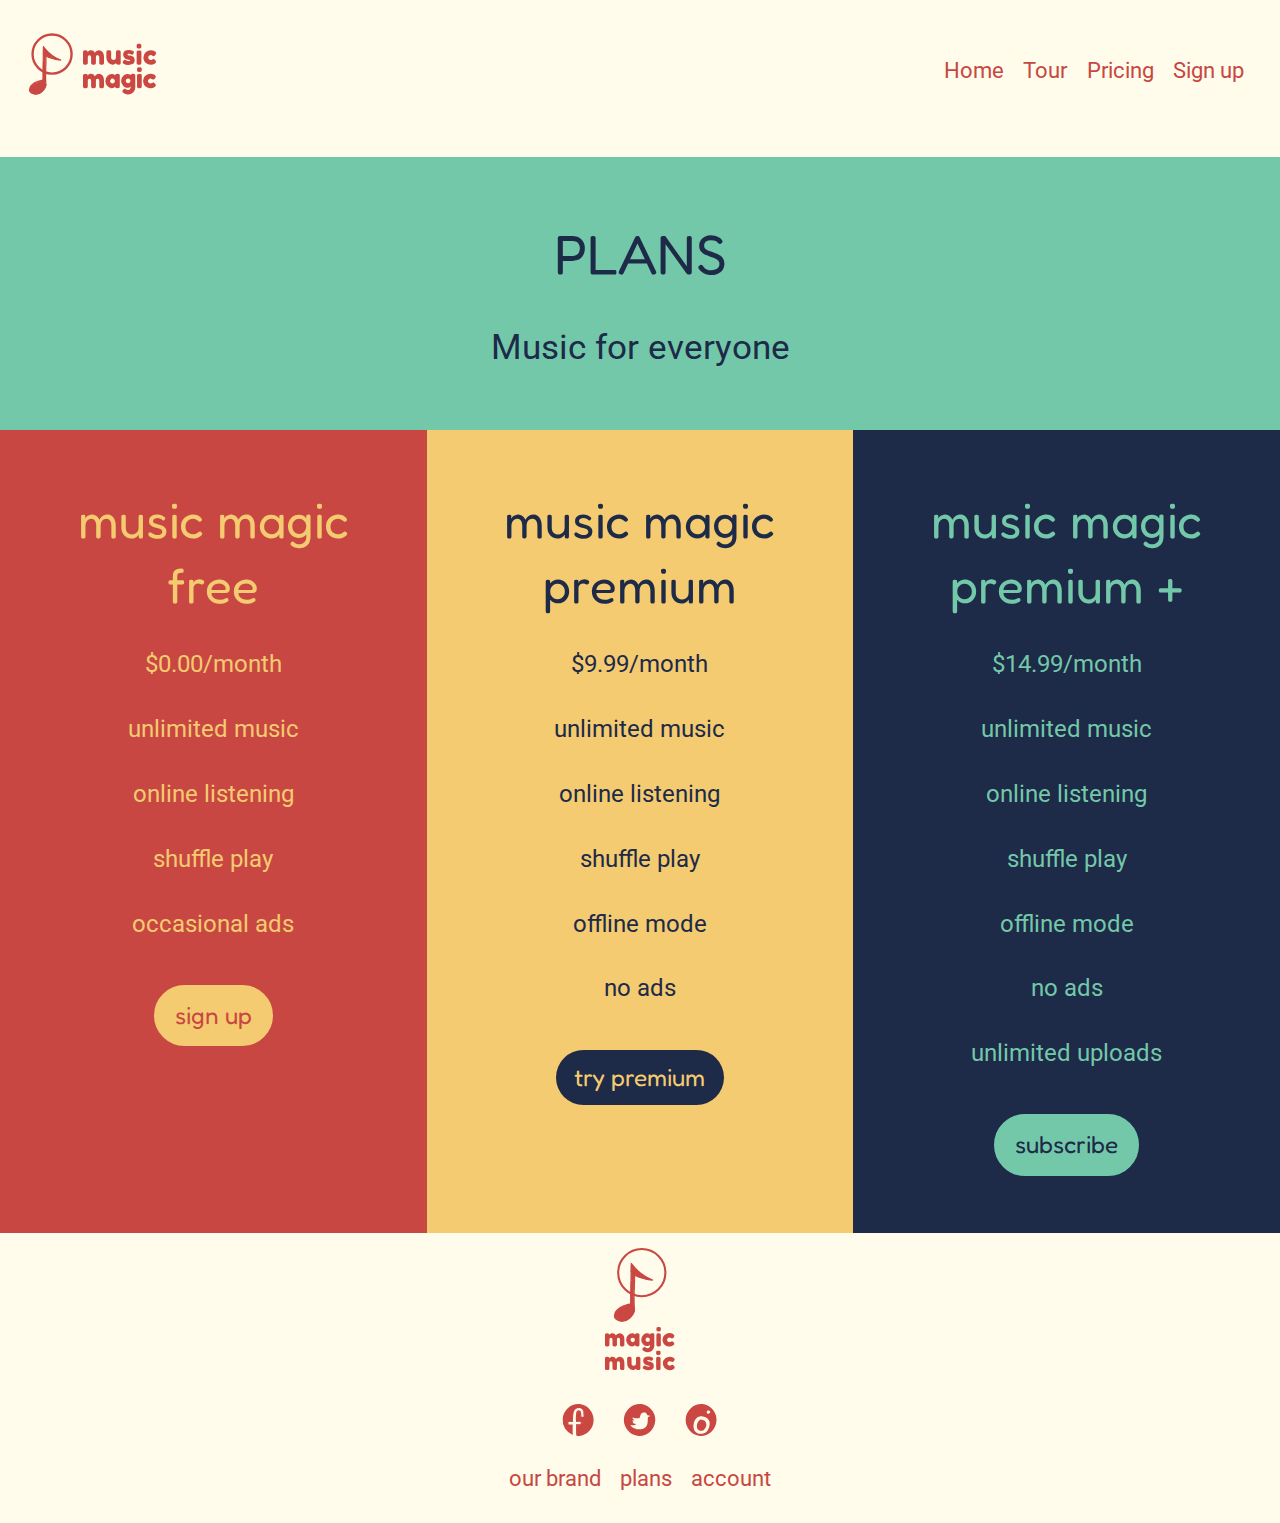
==== commit 1a18f1b9: "Update the css" ====
--- a/pricing.html
+++ b/pricing.html
@@ -23,7 +23,7 @@
         <img src="images/nav-logo-2.svg" role="presentation" alt="">
       </i>
     </h1>
-    <nav class="nav unit [ xs-1 s-1 m-1-2 l-1-2 ] pad-t-1-2 pad-b-1-2" id="nav" role="navigation" tabindex="0">
+    <nav class="nav unit [ xs-1 s-1 m-1-2 l-1-2 ] pad-t-1-2 pad-b-1-2" id="pricingnav" role="navigation" tabindex="0">
       <ul class="list-group-inline mega push-0">
         <li><a class="home gutter-1-4" href="index.html" id="home" tabindex="0">Home</a></li>
         <li><a class="tour gutter-1-4" href="tour.html" id="tour" tabindex="0">Tour</a></li>
@@ -34,8 +34,54 @@
   </header>
 
   <main role="main" id="main" tabindex="0">
-    <section>
+    <section class="teal-indigo pad-b pad-t-2">
+      <h2 class="text-center fredoka not-bold tena">PLANS</h2>
+      <p class="text-center exa">Music for everyone</p>
     </section>
+
+    <divc class="grid">
+      <section class="unit [ xs-1 s-1 m-1 l-1-3 ] red-yellow pad-t-2 pad-b-2">
+        <h3 class="text-center fredoka not-bold nina push-0">music magic</h3>
+        <h4 class="text-center fredoka not-bold nina">free</h4>
+        <p class="text-center giga">$0.00/month</p>
+        <p class="text-center giga">unlimited music</p>
+        <p class="text-center giga">online listening</p>
+        <p class="text-center giga">shuffle play</p>
+        <p class="text-center giga">occasional ads</p>
+        <div class="text-center pad-t-1-2">
+          <a class="btn fredoka red-yellow-btn giga" href="sign-up.html" id="freesignup" tabindex="0" aria-label="Sign up">sign up</a>
+        </div>
+      </section>
+
+      <section class="unit [ xs-1 s-1 m-1 l-1-3 ] yellow-indigo pad-t-2 pad-b-2">
+        <h3 class="text-center fredoka not-bold nina push-0">music magic</h3>
+        <h4 class="text-center fredoka not-bold nina">premium</h4>
+        <p class="text-center giga">$9.99/month</p>
+        <p class="text-center giga">unlimited music</p>
+        <p class="text-center giga">online listening</p>
+        <p class="text-center giga">shuffle play</p>
+        <p class="text-center giga">offline mode</p>
+        <p class="text-center giga">no ads</p>
+        <div class="text-center pad-t-1-2">
+          <a class="btn fredoka yellow-indigo-btn giga" href="sign-up.html" id="trypremium" tabindex="0" aria-label="Try premium">try premium</a>
+        </div>
+      </section>
+
+      <section class="unit [ xs-1 s-1 m-1 l-1-3 ] indigo-teal pad-t-2 pad-b-2">
+        <h3 class="text-center fredoka not-bold nina push-0">music magic</h3>
+        <h4 class="text-center fredoka not-bold nina">premium +</h4>
+        <p class="text-center giga">$14.99/month</p>
+        <p class="text-center giga">unlimited music</p>
+        <p class="text-center giga">online listening</p>
+        <p class="text-center giga">shuffle play</p>
+        <p class="text-center giga">offline mode</p>
+        <p class="text-center giga">no ads</p>
+        <p class="text-center giga">unlimited uploads</p>
+        <div class="text-center pad-t-1-2">
+          <a class="btn fredoka indigo-teal-btn giga" href="sign-up.html" id="subscribe" tabindex="0" aria-label="Subscribe">subscribe</a>
+        </div>
+      </section>
+    </div>
   </main>
 
   <footer class="footer grid micro text-center island-1-2" role="contentinfo">
--- a/css/main.css
+++ b/css/main.css
@@ -47,10 +47,9 @@
   border-color: #f4cb70;
 }
 
-.banner-img {
-  background-image: url("../images/girl-with-laundry.jpg");
-  background-size: cover;
-  background-position: center top;
+.indigo-cream {
+  background-color: #1d2a48;
+  color: #fffceb;
 }
 
 .indigo-teal {
@@ -75,6 +74,98 @@
   color: #f4cb70;
 }
 
+.bus-img {
+  background-image: url("../images/boy-with-headphones.jpg");
+  background-size: cover;
+  background-position: center right;
+}
+
+.red-cream {
+  background-color: #c94742;
+  color: #fffceb;
+}
+
+.red-cream-btn {
+  background-color: #fffceb;
+  border-color: #fffceb;
+  color: #c94742;
+}
+
+.cream-red {
+  background-color: #fffceb;
+  color: #c94742;
+}
+
+.teal-indigo {
+  background-color: #73c8a9;
+  color: #1d2a48;
+}
+
+.neon-instruments-img {
+  background-image: url("../images/neon-instruments.jpg");
+  background-size: cover;
+  background-position: center top;
+}
+
+.cream-indigo {
+  background-color: #fffceb;
+  color: #1d2a48;
+}
+
+input#name {
+  border-radius: 100px;
+  background-color: #fffceb;
+  border-color: #fffceb;
+}
+
+input#username {
+  border-radius: 100px;
+  background-color: #fffceb;
+  border-color: #fffceb;
+}
+
+input#email {
+  border-radius: 100px;
+  background-color: #fffceb;
+  border-color: #fffceb;
+}
+
+select#gender {
+  border-radius: 100px;
+  background-color: #fffceb;
+  border-color: #fffceb;
+}
+
+textarea#questions {
+  border-radius: 30px;
+  background-color: #fffceb;
+  border-color: #fffceb;
+}
+
+.red-yellow-btn:hover {
+  background-color: #fffceb;
+  border-color: #fffceb;
+  color: #c94742;
+}
+
+.indigo-teal-btn:hover {
+  background-color: #fffceb;
+  border-color: #fffceb;
+  color: #1d2a48;
+}
+
+.yellow-indigo-btn:hover {
+  background-color: #fffceb;
+  border-color: #fffceb;
+  color: #1d2a48;
+}
+
+.red-cream-btn:hover {
+  background-color: #1d2a48;
+  border-color: #1d2a48;
+  color: #fffceb;
+}
+
 @media only screen and (min-width: 38em) {
 
   .logo {
@@ -85,7 +176,11 @@
     text-align: right;
   }
 
-  .laundry {
+  .bus {
+    display: none;
+  }
+
+  .neon-instruments {
     display: none;
   }
 
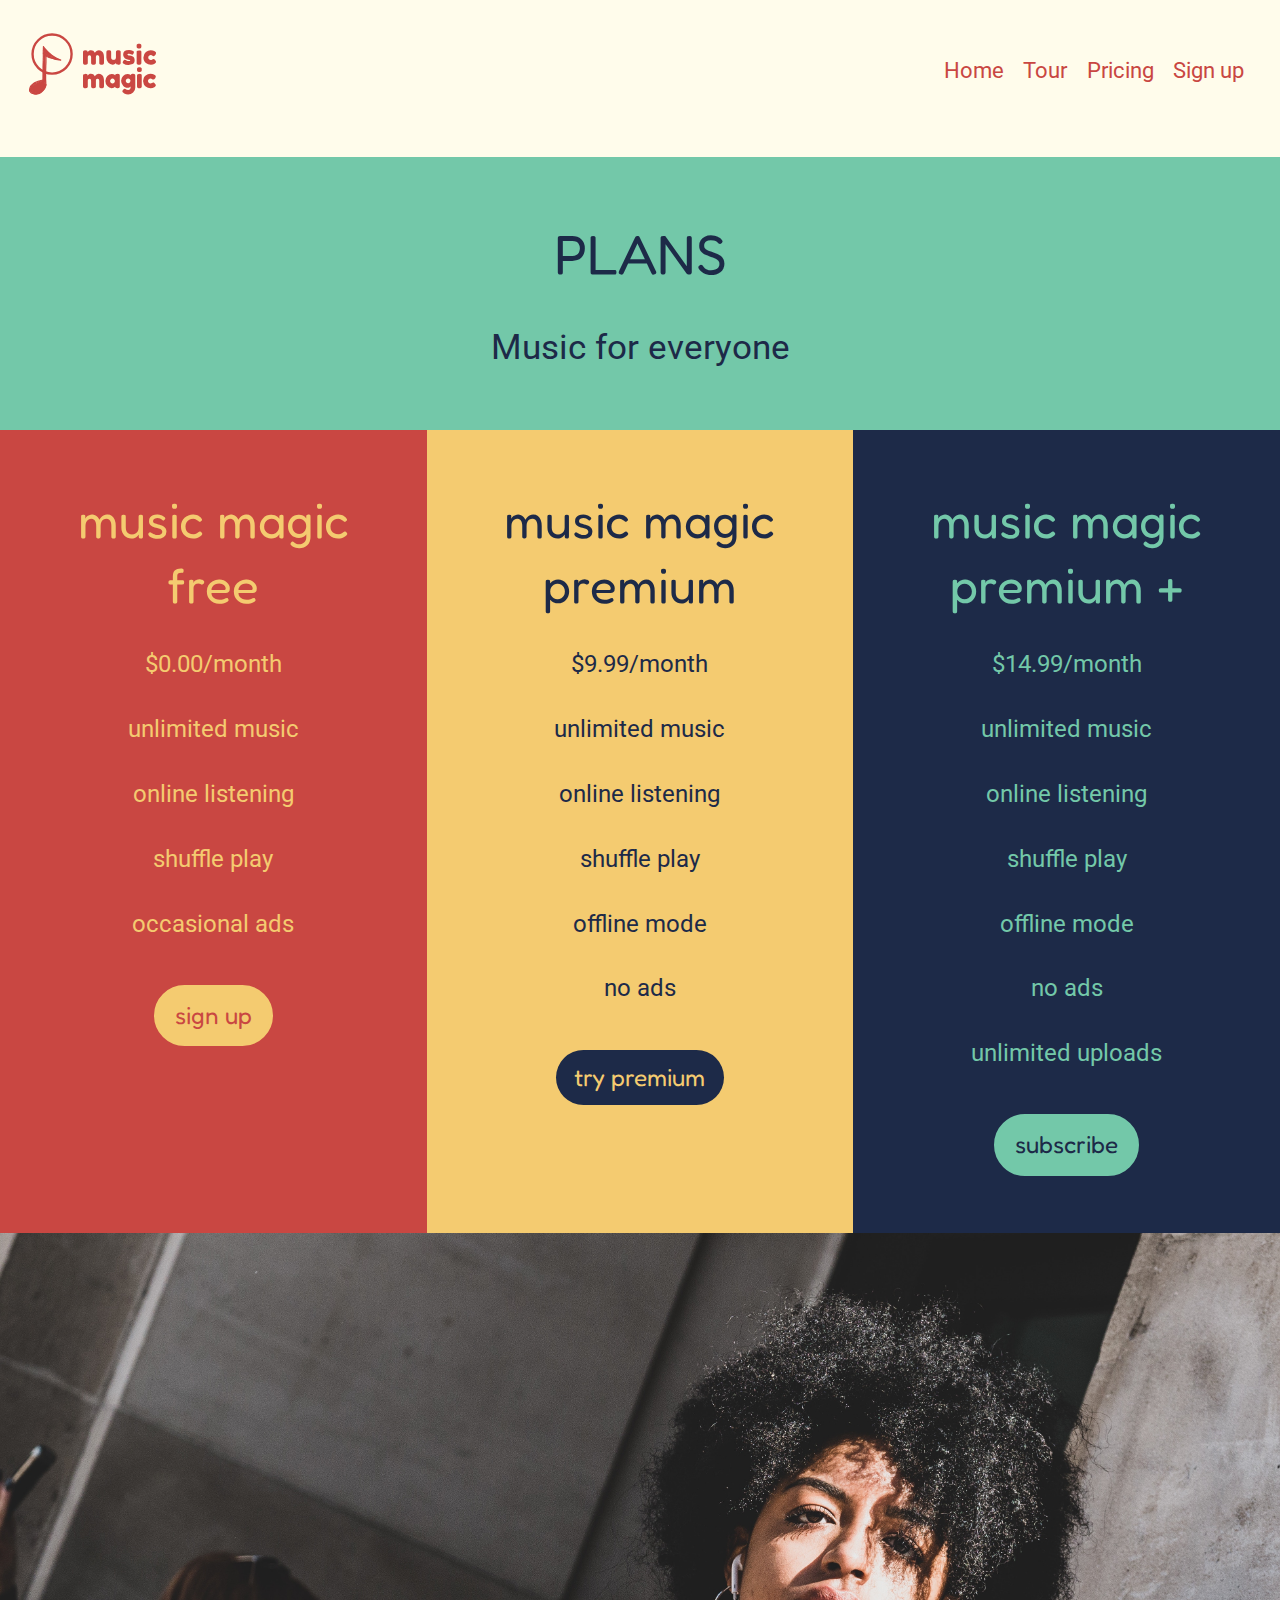
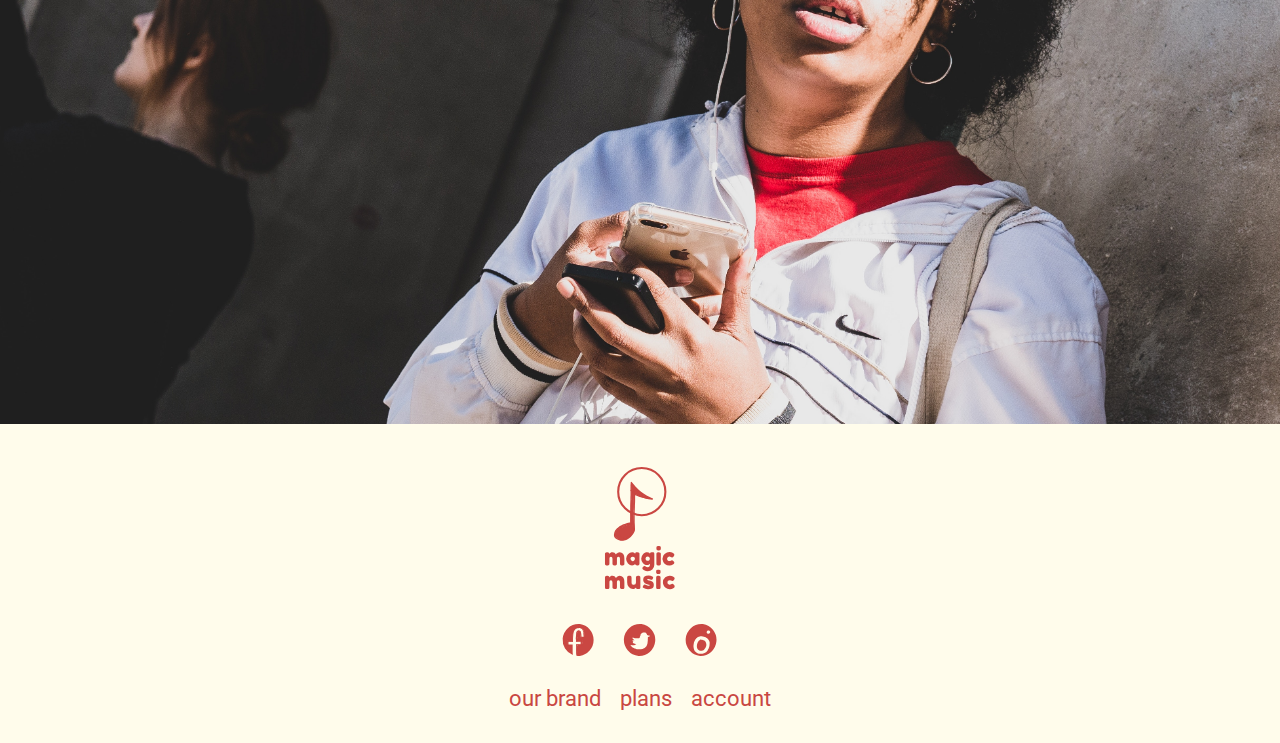
==== commit 82fd5f02: "Update the html" ====
--- a/pricing.html
+++ b/pricing.html
@@ -18,11 +18,12 @@
   </ul>
 
   <header class="masthead grid grid-middle gutter pad-b-1-2" role="banner">
-    <h1 class="logo push-0 unit [ xs-1 s-1 m-1-2 l-1-2 ] pad-b-1-2">
+    <div class="logo push-0 unit [ xs-1 s-1 m-1-2 l-1-2 ] pad-b-1-2">
       <i class="icon i-128 push-r-1-4">
         <img src="images/nav-logo-2.svg" role="presentation" alt="">
       </i>
-    </h1>
+      <h1 class="icon-label hidden">music magic</h1>
+    </div>
     <nav class="nav unit [ xs-1 s-1 m-1-2 l-1-2 ] pad-t-1-2 pad-b-1-2" id="pricingnav" role="navigation" tabindex="0">
       <ul class="list-group-inline mega push-0">
         <li><a class="home gutter-1-4" href="index.html" id="home" tabindex="0">Home</a></li>
@@ -39,7 +40,7 @@
       <p class="text-center exa">Music for everyone</p>
     </section>
 
-    <divc class="grid">
+    <div class="grid">
       <section class="unit [ xs-1 s-1 m-1 l-1-3 ] red-yellow pad-t-2 pad-b-2">
         <h3 class="text-center fredoka not-bold nina push-0">music magic</h3>
         <h4 class="text-center fredoka not-bold nina">free</h4>
@@ -82,6 +83,14 @@
         </div>
       </section>
     </div>
+
+    <section>
+      <figure>
+        <div class="embed embed-golden">
+          <img class="embed-item" src="images/girl-on-phone.jpg" alt="" aria-details="girl-on-phone" role="presentation">
+        </div>
+      </figure>
+    </section>
   </main>
 
   <footer class="footer grid micro text-center island-1-2" role="contentinfo">
@@ -99,7 +108,7 @@
         <img src="images/instagram-icon.svg" role="presentation" alt="">
       </i>
     </div>
-    <nav class="nav unit [ xs-1 s-1 m-1 l-1 ] pad-t-1-2 pad-b-1-2" id="nav" role="navigation" tabindex="0">
+    <nav class="nav unit [ xs-1 s-1 m-1 l-1 ] pad-t-1-2 pad-b-1-2" id="nav" tabindex="0">
       <ul class="list-group-inline mega push-0 text-center">
         <li><a class="gutter-1-4" href="tour.html" id="brand" tabindex="0">our brand</a></li>
         <li><a class="gutter-1-4" href="pricing.html" id="plans" tabindex="0">plans</a></li>
--- a/css/main.css
+++ b/css/main.css
@@ -1,10 +1,10 @@
 html {
   background-color: #fffceb;
-  font-family: 'Roboto', sans-serif;
+  font-family: Roboto, sans-serif;
 }
 
 .fredoka {
-  font-family: 'Fredoka One', cursive;
+  font-family: "Fredoka One", cursive;
 }
 
 .masthead {
@@ -30,6 +30,13 @@
 
 .nav a:focus {
   outline: 3px solid #000;
+}
+
+.home:hover,
+.tour:hover,
+.pricing:hover,
+.signup:hover {
+  color: #1d2a48;
 }
 
 .red-yellow {
